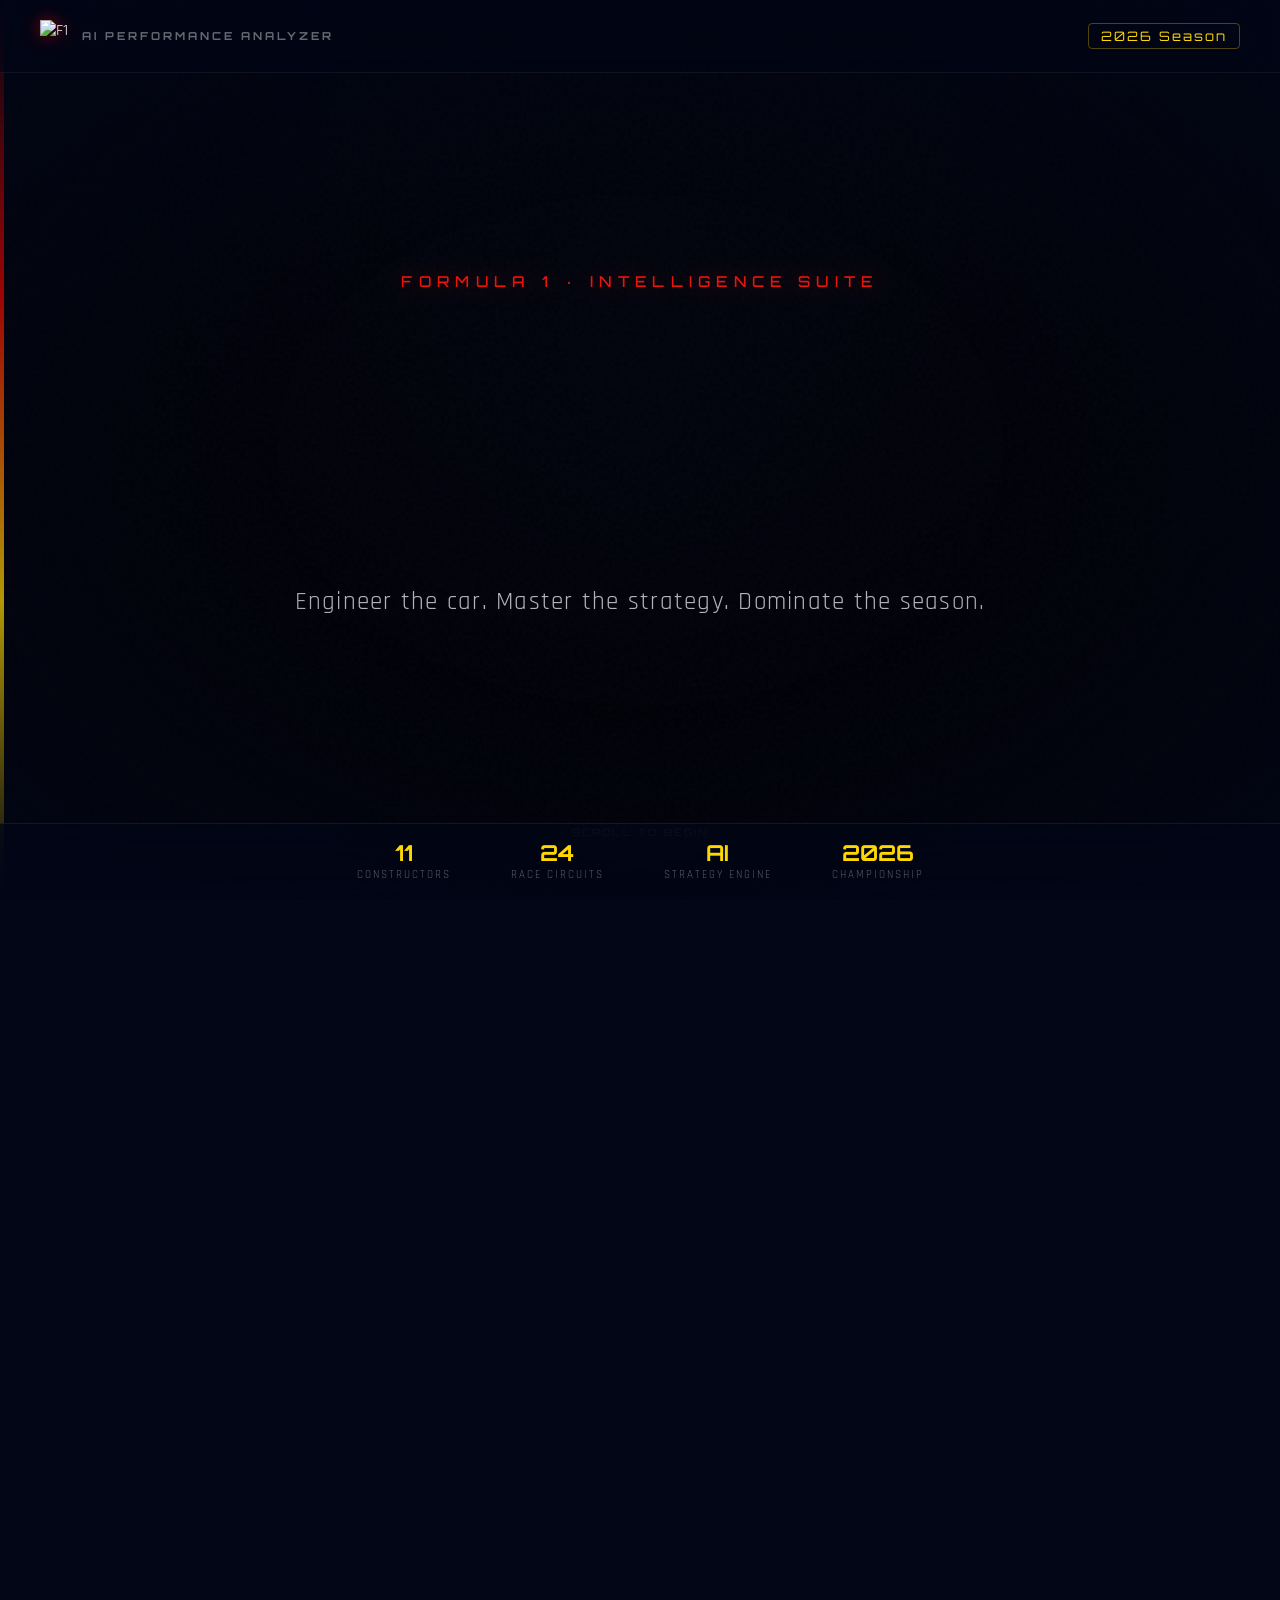
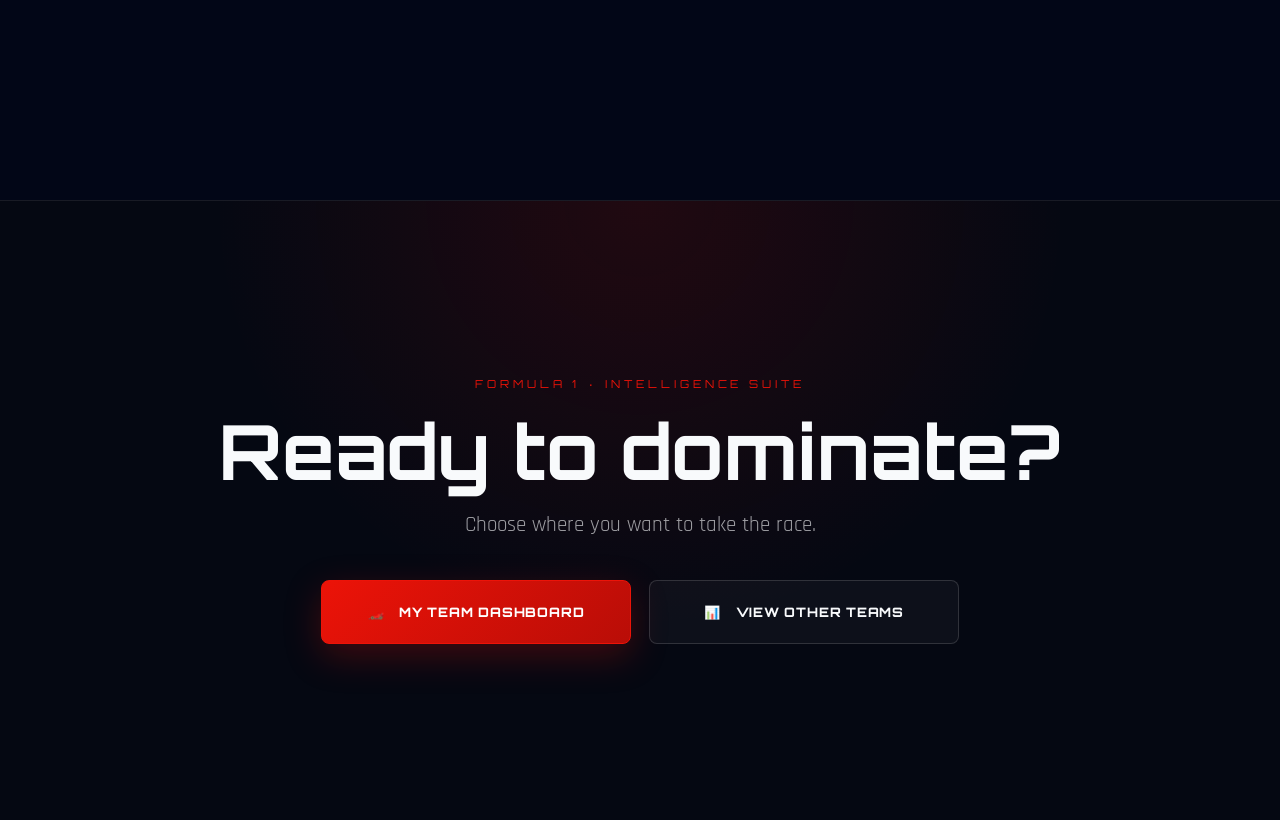
==== frontend/index.html @ a83033e9 "Initial commit: F1 AI Performance Analyzer" ====
<!DOCTYPE html>
<html lang="en">
<head>
<meta charset="UTF-8">
<meta name="viewport" content="width=device-width, initial-scale=1.0">
<title>F1 2026 AI Performance Analyzer</title>
<link href="https://fonts.googleapis.com/css2?family=Orbitron:wght@400;700;900&family=Rajdhani:wght@300;400;600&display=swap" rel="stylesheet">

<style>
*, *::before, *::after { box-sizing: border-box; margin: 0; padding: 0; }

:root {
  --red: #e10600;
  --gold: #ffd700;
  --blue: #3b82f6;
  --cyan: #06b6d4;
  --dark: #020617;
  --glass: rgba(255,255,255,0.06);
  --border: rgba(255,255,255,0.12);
}

body {
  font-family: 'Rajdhani', sans-serif;
  background: var(--dark);
  color: white;
  overflow-x: hidden;
  overflow-y: auto;
  min-height: 100vh;
}

/* ── BACKGROUND ── */
.bg {
  position: fixed;
  inset: 0;
  background: url('https://i.pinimg.com/1200x/bb/d0/22/bbd022af7156d667f2a029056654ea88.jpg') no-repeat center center / cover;
  filter: brightness(0.28) saturate(1.2);
  z-index: 0;
  transform: scale(1.04);
  animation: bgDrift 20s ease-in-out infinite alternate;
}

@keyframes bgDrift {
  from { transform: scale(1.04) translateX(0); }
  to   { transform: scale(1.04) translateX(-1.5%); }
}

/* ── NOISE OVERLAY ── */
.noise {
  position: fixed;
  inset: 0;
  z-index: 2;
  opacity: 0.03;
  background-image: url("data:image/svg+xml,%3Csvg viewBox='0 0 256 256' xmlns='http://www.w3.org/2000/svg'%3E%3Cfilter id='n'%3E%3CfeTurbulence type='fractalNoise' baseFrequency='0.9' numOctaves='4' stitchTiles='stitch'/%3E%3C/filter%3E%3Crect width='100%25' height='100%25' filter='url(%23n)'/%3E%3C/svg%3E");
  pointer-events: none;
}

/* ── VIGNETTE ── */
.vignette {
  position: fixed;
  inset: 0;
  z-index: 2;
  background: radial-gradient(ellipse at center, transparent 40%, rgba(2,6,23,0.85) 100%);
  pointer-events: none;
}

/* ── RACING LINE ACCENT ── */
.racing-line {
  position: fixed;
  top: 0;
  left: 0;
  width: 4px;
  height: 100%;
  background: linear-gradient(to bottom, transparent, var(--red), var(--gold), transparent);
  z-index: 3;
  opacity: 0.7;
  animation: lineFlash 3s ease-in-out infinite;
}

@keyframes lineFlash {
  0%, 100% { opacity: 0.4; }
  50% { opacity: 1; }
}

/* ── NAVBAR ── */
.navbar {
  position: fixed;
  top: 0;
  left: 0;
  right: 0;
  display: flex;
  justify-content: space-between;
  align-items: center;
  padding: 20px 40px;
  z-index: 10;
  border-bottom: 1px solid rgba(255,255,255,0.06);
  background: rgba(2,6,23,0.4);
  backdrop-filter: blur(20px);
}

.navbar-logo {
  display: flex;
  align-items: center;
  gap: 14px;
}

.navbar-logo img {
  height: 32px;
  filter: drop-shadow(0 0 8px rgba(225,6,0,0.6));
}

.navbar-label {
  font-family: 'Orbitron', monospace;
  font-size: 11px;
  font-weight: 700;
  letter-spacing: 3px;
  color: rgba(255,255,255,0.4);
  text-transform: uppercase;
}

.navbar-year {
  font-family: 'Orbitron', monospace;
  font-size: 13px;
  color: var(--gold);
  letter-spacing: 2px;
  border: 1px solid rgba(255,215,0,0.3);
  padding: 4px 12px;
  border-radius: 4px;
}

/* ── HERO ── */
.hero {
  position: relative;
  z-index: 5;
  height: 100vh;
  display: flex;
  flex-direction: column;
  align-items: center;
  justify-content: center;
  gap: 0;
}

/* ── EYEBROW ── */
.eyebrow {
  font-family: 'Orbitron', monospace;
  font-size: 11px;
  letter-spacing: 6px;
  color: var(--red);
  text-transform: uppercase;
  margin-bottom: 18px;
  opacity: 0;
  animation: fadeUp 0.7s ease 0.3s forwards;
}

/* ── TITLE ── */
.hero-title {
  font-family: 'Orbitron', monospace;
  font-size: clamp(32px, 5vw, 62px);
  font-weight: 900;
  line-height: 1.1;
  text-align: center;
  max-width: 820px;
  letter-spacing: -1px;
  opacity: 0;
  animation: fadeUp 0.7s ease 0.5s forwards;
}

.hero-title .accent {
  background: linear-gradient(90deg, var(--blue), var(--cyan));
  -webkit-background-clip: text;
  -webkit-text-fill-color: transparent;
  background-clip: text;
}

.hero-title .red-accent {
  color: var(--red);
  -webkit-text-fill-color: var(--red);
}

/* ── SUBTITLE ── */
.hero-sub {
  font-size: 18px;
  color: rgba(255,255,255,0.45);
  margin: 18px 0 50px;
  letter-spacing: 1px;
  opacity: 0;
  animation: fadeUp 0.7s ease 0.7s forwards;
}

/* ── BUTTON GROUP ── */
.btn-group {
  display: flex;
  gap: 16px;
  flex-wrap: wrap;
  justify-content: center;
  opacity: 0;
  animation: fadeUp 0.7s ease 0.9s forwards;
}

.btn {
  position: relative;
  padding: 16px 36px;
  font-family: 'Orbitron', monospace;
  font-size: 13px;
  font-weight: 700;
  letter-spacing: 2px;
  border: none;
  border-radius: 6px;
  cursor: pointer;
  color: white;
  text-transform: uppercase;
  transition: transform 0.25s, box-shadow 0.25s;
  overflow: hidden;
}

.btn::after {
  content: "";
  position: absolute;
  inset: 0;
  background: rgba(255,255,255,0.08);
  opacity: 0;
  transition: opacity 0.2s;
}

.btn:hover::after { opacity: 1; }
.btn:hover { transform: translateY(-3px); }
.btn:active { transform: translateY(0); }

.btn-primary {
  background: linear-gradient(135deg, var(--red) 0%, #b00000 100%);
  box-shadow: 0 4px 24px rgba(225,6,0,0.35);
}

.btn-primary:hover {
  box-shadow: 0 8px 32px rgba(225,6,0,0.55);
}

.btn-secondary {
  background: var(--glass);
  border: 1px solid var(--border);
  backdrop-filter: blur(12px);
  box-shadow: 0 4px 16px rgba(0,0,0,0.3);
}

.btn-secondary:hover {
  border-color: rgba(255,255,255,0.25);
  box-shadow: 0 8px 24px rgba(0,0,0,0.4);
}

/* ── STATS BAR ── */
.stats-bar {
  position: fixed;
  bottom: 0;
  left: 0;
  right: 0;
  z-index: 10;
  display: flex;
  justify-content: center;
  gap: 60px;
  padding: 18px 40px;
  background: rgba(2,6,23,0.7);
  backdrop-filter: blur(20px);
  border-top: 1px solid rgba(255,255,255,0.07);
  opacity: 0;
  animation: fadeUp 0.7s ease 1.1s forwards;
}

.stat {
  text-align: center;
}

.stat-val {
  font-family: 'Orbitron', monospace;
  font-size: 22px;
  font-weight: 700;
  color: var(--gold);
  line-height: 1;
}

.stat-label {
  font-size: 11px;
  color: rgba(255,255,255,0.35);
  letter-spacing: 2px;
  text-transform: uppercase;
  margin-top: 4px;
}

/* ── ANIMATIONS ── */
@keyframes fadeUp {
  from { opacity: 0; transform: translateY(22px); }
  to   { opacity: 1; transform: translateY(0); }
}

/* =========================================================
   REACT BITS — SCROLL EXPAND
   CSS ported from the official ScrollExpand component.
========================================================= */

.scroll-expand {
  position: relative;
  width: 100%;
  height: 100%;
}

.scroll-expand--scroller {
  overflow-y: auto;
  overflow-x: hidden;
  scrollbar-width: none;
  -ms-overflow-style: none;
  overscroll-behavior: contain;
}

.scroll-expand--scroller::-webkit-scrollbar {
  display: none;
}

.scroll-expand__track {
  position: relative;
  width: 100%;
}

.scroll-expand__stage {
  position: sticky;
  top: 0;
  width: 100%;
  overflow: hidden;
  --se-title-size: 4rem;
}

.scroll-expand__frame {
  position: absolute;
  inset: 0;
  clip-path: inset(21% 29% 21% 29% round 24px);
  will-change: clip-path;
}

.scroll-expand__media {
  position: absolute;
  inset: 0;
  width: 100%;
  height: 100%;
  object-fit: cover;
  will-change: transform;
  transform-origin: center;
  user-select: none;
  -webkit-user-drag: none;
}

.scroll-expand__scrim {
  position: absolute;
  inset: 0;
  pointer-events: none;
  background: linear-gradient(
    to top,
    rgba(0, 0, 0, 0.75),
    rgba(0, 0, 0, 0.1) 45%,
    rgba(0, 0, 0, 0.35)
  );
  opacity: 0;
}

.scroll-expand__overlay {
  position: absolute;
  inset: 0;
  display: flex;
  flex-direction: column;
  align-items: center;
  justify-content: center;
  text-align: center;
  padding: 6%;
  opacity: 0;
  will-change: opacity, transform;
  color: white;
}

.scroll-expand__overlay h2 {
  font-family: 'Orbitron', monospace;
  font-size: clamp(24px, 4vw, 58px);
  margin-bottom: 14px;
}

.scroll-expand__overlay p {
  font-family: 'Rajdhani', sans-serif;
  font-size: clamp(16px, 2vw, 23px);
  color: rgba(255,255,255,0.72);
  max-width: 680px;
}

.scroll-expand__title {
  position: absolute;
  inset: 0;
  display: flex;
  align-items: center;
  justify-content: center;
  margin: 0;
  padding: 0 6%;
  text-align: center;
  font-family: 'Orbitron', monospace;
  font-size: var(--se-title-size);
  font-weight: 700;
  letter-spacing: -0.03em;
  line-height: 1;
  color: #fff;
  text-shadow: 0 2px 24px rgba(0, 0, 0, 0.45);
  pointer-events: none;
  will-change: opacity, transform;
}

.scroll-expand__hint {
  position: absolute;
  left: 0;
  right: 0;
  bottom: 1.25rem;
  text-align: center;
  font-family: 'Rajdhani', sans-serif;
  font-size: 0.8125rem;
  letter-spacing: 0.02em;
  color: rgba(255, 255, 255, 0.55);
  pointer-events: none;
  will-change: opacity, transform;
}

.scroll-expand-spacer {
  height: 520px;
  position: relative;
  z-index: 5;
  background: var(--dark);
}

.scroll-expand-section {
  position: relative;
  z-index: 5;
  width: 100%;
  height: 100vh;
  background: transparent;
}


/* ── ORIGINAL HERO AS THE FIRST SCROLL STATE ── */
.scroll-hero-content {
  position: absolute;
  inset: 0;
  z-index: 7;
  display: flex;
  flex-direction: column;
  align-items: center;
  justify-content: center;
  text-align: center;
  pointer-events: none;
  padding: 80px 24px 120px;
  will-change: opacity, transform;
}

.scroll-hero-content .eyebrow {
  opacity: 1;
  animation: none;
}

.scroll-hero-content .hero-title {
  opacity: 1;
  animation: none;
}

.scroll-hero-content .hero-sub {
  opacity: 1;
  animation: none;
}

.scroll-hero-content .btn-group {
  opacity: 1;
  animation: none;
  pointer-events: auto;
}

.scroll-hero-content .btn {
  pointer-events: auto;
}

.scroll-hero-content .hero-title {
  font-size: clamp(32px, 5vw, 62px);
}

.post-scroll-cta {
  position: relative;
  z-index: 6;
  min-height: 560px;
  display: flex;
  align-items: center;
  justify-content: center;
  padding: 90px 24px 140px;
  background:
    radial-gradient(
      circle at 50% 0%,
      rgba(225, 6, 0, 0.14),
      transparent 42%
    ),
    var(--dark);
  border-top: 1px solid rgba(255,255,255,0.08);
}

.post-scroll-cta__inner {
  width: min(920px, 100%);
  text-align: center;
  padding: 70px 32px;
  border: 1px solid rgba(255,255,255,0.10);
  border-radius: 20px;
  background: rgba(255,255,255,0.035);
  backdrop-filter: blur(18px);
  box-shadow: 0 25px 90px rgba(0,0,0,0.35);
}

.post-scroll-cta__eyebrow {
  font-family: 'Orbitron', monospace;
  font-size: 11px;
  letter-spacing: 5px;
  color: var(--red);
  margin-bottom: 18px;
}

.post-scroll-cta h2 {
  font-family: 'Orbitron', monospace;
  font-size: clamp(28px, 4vw, 52px);
  line-height: 1.1;
  margin-bottom: 16px;
}

.post-scroll-cta__text {
  color: rgba(255,255,255,0.52);
  font-size: 18px;
  margin-bottom: 34px;
}

.post-scroll-buttons {
  opacity: 1;
  animation: none;
}

@media (max-width: 700px) {
  .scroll-expand__title {
    --se-title-size: 2.4rem;
  }

  .scroll-expand-spacer {
    height: 380px;
  }
}


/* =========================================================
   BUILD TO DOMINATE — COLOR BENDS
========================================================= */

.build-dominance {
  position: relative;
  width: 100%;
  height: 100vh;
  min-height: 680px;
  overflow: hidden;
  background: transparent;
  display: flex;
  align-items: center;
  justify-content: center;
  isolation: isolate;
}

.color-bends-root {
  position: fixed;
  inset: 0;
  width: 100vw;
  height: 100vh;
  z-index: 1;
  overflow: hidden;
  pointer-events: none;
  opacity: 1;
  visibility: visible;
  transition:
    opacity 0.75s ease,
    visibility 0s linear 0s;
  will-change: opacity;
}

.color-bends-global {
  isolation: isolate;
}

.color-bends-root canvas {
  display: block;
  width: 100%;
  height: 100%;
}

.build-dominance-scrim {
  position: absolute;
  inset: 0;
  z-index: 1;
  pointer-events: none;
  background:
    radial-gradient(
      circle at center,
      rgba(0, 0, 0, 0.08),
      rgba(0, 0, 0, 0.55)
    ),
    linear-gradient(
      to bottom,
      rgba(0, 0, 0, 0.18),
      rgba(0, 0, 0, 0.58)
    );
}

.build-dominance-content {
  position: relative;
  z-index: 2;
  width: min(1200px, 92vw);
  text-align: center;
  display: flex;
  flex-direction: column;
  align-items: center;
  justify-content: center;
  min-height: 100%;
  padding: 80px 20px 90px;
}

.build-eyebrow {
  margin-bottom: 34px;
  font-family: 'Orbitron', monospace;
  font-size: clamp(10px, 1.2vw, 15px);
  font-weight: 500;
  letter-spacing: 0.42em;
  color: #ec1308;
  text-shadow: 0 0 20px rgba(236, 19, 8, 0.45);
}

.stroke-text-mount {
  position: relative;
  width: min(1120px, 94vw);
  height: clamp(130px, 18vw, 230px);
  display: flex;
  align-items: center;
  justify-content: center;
  overflow: visible;
}

.stroke-text-svg {
  width: 100%;
  height: 100%;
  overflow: visible;
}

.stroke-text-svg text {
  font-family: 'Orbitron', monospace;
  font-size: 128px;
  font-weight: 800;
  letter-spacing: -4px;
  dominant-baseline: middle;
  text-anchor: middle;
  paint-order: stroke fill;
}

.build-subtitle {
  margin: 30px auto 0;
  max-width: 760px;
  font-family: 'Rajdhani', sans-serif;
  font-size: clamp(17px, 2vw, 25px);
  letter-spacing: 0.05em;
  color: rgba(248, 250, 252, 0.72);
}

.build-scroll-hint {
  position: absolute;
  bottom: 32px;
  left: 50%;
  transform: translateX(-50%);
  display: flex;
  flex-direction: column;
  align-items: center;
  gap: 7px;
  font-family: 'Orbitron', monospace;
  font-size: 10px;
  letter-spacing: 0.22em;
  color: rgba(248, 250, 252, 0.55);
}

.build-scroll-arrow {
  font-size: 23px;
  line-height: 1;
  color: #ec1308;
  animation: buildScrollArrow 1.5s ease-in-out infinite;
}

@keyframes buildScrollArrow {
  0%, 100% {
    transform: translateY(0);
    opacity: 0.55;
  }
  50% {
    transform: translateY(7px);
    opacity: 1;
  }
}


/* =========================================================
   POST-SCROLL OPTIONS
========================================================= */

.race-options {
  position: relative;
  z-index: 6;
  min-height: 620px;
  width: 100%;
  display: flex;
  align-items: center;
  justify-content: center;
  background:
    radial-gradient(
      circle at 50% 0%,
      rgba(236, 19, 8, 0.12),
      transparent 48%
    ),
    #050812;
  border-top: 1px solid rgba(255,255,255,0.08);
}

.race-options-inner {
  width: min(1000px, 90vw);
  text-align: center;
  padding: 100px 20px;
}

.race-options-eyebrow {
  font-family: 'Orbitron', monospace;
  font-size: 11px;
  letter-spacing: 0.36em;
  color: #ec1308;
  margin-bottom: 22px;
}

.race-options h2 {
  margin: 0;
  font-family: 'Orbitron', monospace;
  font-size: clamp(34px, 6vw, 76px);
  line-height: 1;
  color: #f8fafc;
}

.race-options p {
  margin: 22px auto 42px;
  font-family: 'Rajdhani', sans-serif;
  font-size: 21px;
  color: rgba(248,250,252,0.62);
}

.race-options-buttons {
  display: flex;
  justify-content: center;
  gap: 18px;
  flex-wrap: wrap;
}

.race-option-button {
  min-width: 310px;
  height: 64px;
  border-radius: 8px;
  border: 1px solid rgba(255,255,255,0.14);
  padding: 0 28px;
  font-family: 'Orbitron', monospace;
  font-size: 13px;
  font-weight: 800;
  letter-spacing: 0.06em;
  cursor: pointer;
  transition:
    transform 0.2s ease,
    box-shadow 0.2s ease,
    border-color 0.2s ease;
}

.race-option-button:hover {
  transform: translateY(-3px);
}

.race-option-button span {
  margin-right: 10px;
}

.race-option-primary {
  color: #fff;
  background: linear-gradient(
    135deg,
    #ec1308,
    #b90d07
  );
  border-color: #ec1308;
  box-shadow:
    0 12px 36px rgba(236, 19, 8, 0.25);
}

.race-option-primary:hover {
  box-shadow:
    0 16px 44px rgba(236, 19, 8, 0.4);
}

.race-option-secondary {
  color: #f8fafc;
  background: rgba(255,255,255,0.035);
}

.race-option-secondary:hover {
  border-color: rgba(255,255,255,0.32);
}

@media (max-width: 700px) {

  .build-dominance {
    min-height: 600px;
  }

  .build-eyebrow {
    letter-spacing: 0.24em;
  }

  .stroke-text-mount {
    height: 130px;
  }

  .build-subtitle {
    margin-top: 16px;
  }

  .race-option-button {
    min-width: min(310px, 88vw);
  }
}

</style>
</head>

<body>

<div
  id="colorBendsRoot"
  class="color-bends-root color-bends-global"
  aria-hidden="true"
></div>

<div class="bg"></div>
<div class="noise"></div>
<div class="vignette"></div>
<div class="racing-line"></div>

<!-- NAVBAR -->
<nav class="navbar">
  <div class="navbar-logo">
    <img src="https://upload.wikimedia.org/wikipedia/commons/3/33/F1.svg" alt="F1">
    <span class="navbar-label">AI Performance Analyzer</span>
  </div>
  <span class="navbar-year">2026 Season</span>
</nav>

<!-- =========================================================
     BUILD TO DOMINATE — FIRST VIEW
========================================================= -->

<section
  id="buildToDominate"
  class="build-dominance"
  aria-label="Build to dominate"
>
  <div class="build-dominance-scrim"></div>

  <div class="build-dominance-content">

    <div class="build-eyebrow">
      FORMULA 1 · INTELLIGENCE SUITE
    </div>

    <div
      id="strokeTextMount"
      class="stroke-text-mount"
      aria-label="Built to dominate."
    ></div>

    <p class="build-subtitle">
      Engineer the car. Master the strategy. Dominate the season.
    </p>

    <div class="build-scroll-hint">
      <span>SCROLL TO BEGIN</span>
      <span class="build-scroll-arrow">↓</span>
    </div>

  </div>
</section>


<!-- =========================================================
     SCROLL EXPAND
========================================================= -->

<section
  id="scrollExpandSection"
  class="scroll-expand scroll-expand-section"
  aria-label="F1 performance showcase"
>
  <div id="scrollExpandTrack" class="scroll-expand__track">
    <div id="scrollExpandStage" class="scroll-expand__stage">

      <div id="scrollExpandFrame" class="scroll-expand__frame">

        <img
          id="scrollExpandMedia"
          class="scroll-expand__media"
          src="https://i.pinimg.com/1200x/bb/d0/22/bbd022af7156d667f2a029056654ea88.jpg"
          alt="Formula 1 car racing at speed"
          draggable="false"
        >

        <div
          id="scrollExpandScrim"
          class="scroll-expand__scrim"
        ></div>

        <div
          id="scrollExpandOverlay"
          class="scroll-expand__overlay"
        >
          <h2>Every lap. Every decision. Every advantage.</h2>
          <p>
            AI-powered F1 performance analysis, race strategy and
            career development built around the 2026 championship.
          </p>
        </div>

      </div>

      <div
        id="scrollExpandTitle"
        class="scroll-expand__title"
      >
        Race Strategy. Engineered to Win.
      </div>

      <div
        id="scrollExpandHint"
        class="scroll-expand__hint"
      >
        SCROLL TO EXPAND
      </div>

    </div>
  </div>
</section>


<!-- =========================================================
     POST-SCROLL OPTIONS
========================================================= -->

<section
  id="raceOptions"
  class="race-options"
  aria-label="Race options"
>
  <div class="race-options-inner">

    <div class="race-options-eyebrow">
      FORMULA 1 · INTELLIGENCE SUITE
    </div>

    <h2>
      Ready to dominate?
    </h2>

    <p>
      Choose where you want to take the race.
    </p>

    <div class="race-options-buttons">

      <button
        type="button"
        class="race-option-button race-option-primary"
        onclick="goDashboard()"
      >
        <span>🏎️</span>
        MY TEAM DASHBOARD
      </button>

      <button
        type="button"
        class="race-option-button race-option-secondary"
        onclick="goTeams()"
      >
        <span>📊</span>
        VIEW OTHER TEAMS
      </button>

    </div>

  </div>
</section>


<!-- STATS BAR -->
<div class="stats-bar">
  <div class="stat">
    <div class="stat-val">11</div>
    <div class="stat-label">Constructors</div>
  </div>
  <div class="stat">
    <div class="stat-val">24</div>
    <div class="stat-label">Race Circuits</div>
  </div>
  <div class="stat">
    <div class="stat-val">AI</div>
    <div class="stat-label">Strategy Engine</div>
  </div>
  <div class="stat">
    <div class="stat-val">2026</div>
    <div class="stat-label">Championship</div>
  </div>
</div>


<script type="module">
/*
 * React Bits visual components ported to the existing vanilla frontend.
 *
 * ColorBends props:
 * rotation={75}
 * speed={0.35}
 * colors={["#ec1308","#e0cce0","#080808"]}
 * transparent
 * autoRotate={0}
 * scale={1}
 * frequency={1}
 * warpStrength={1}
 * mouseInfluence={1}
 * parallax={0.5}
 * noise={0.15}
 * iterations={1}
 * intensity={1.5}
 * bandWidth={6}
 *
 * StrokeText props:
 * text="Built to dominate."
 * strokeColor="#A78BFA"
 * fillColor="#F8FAFC"
 * strokeWidth={1.4}
 * drawDuration={1.6}
 * fillDelay={0.2}
 * stagger={0.05}
 * ease="power2.out"
 * trigger="mount"
 * fillMode="wipe"
 * fontSize={128}
 * fontWeight={800}
 * letterSpacing={-4}
 * reverse={false}
 */

import * as THREE from
  "https://cdn.jsdelivr.net/npm/three@0.170.0/build/three.module.js";


/* =========================================================
   COLOR BENDS — exact shader/behavior
========================================================= */

(() => {

  const container =
    document.getElementById(
      "colorBendsRoot"
    );

  if (!container) {
    return;
  }

  const MAX_COLORS = 8;

  const frag = `
    #define MAX_COLORS ${MAX_COLORS}

    uniform vec2 uCanvas;
    uniform float uTime;
    uniform float uSpeed;
    uniform vec2 uRot;
    uniform int uColorCount;
    uniform vec3 uColors[MAX_COLORS];
    uniform int uTransparent;
    uniform float uScale;
    uniform float uFrequency;
    uniform float uWarpStrength;
    uniform vec2 uPointer;
    uniform float uMouseInfluence;
    uniform float uParallax;
    uniform float uNoise;
    uniform int uIterations;
    uniform float uIntensity;
    uniform float uBandWidth;

    varying vec2 vUv;

    void main() {

      float t =
        uTime * uSpeed;

      vec2 p =
        vUv * 2.0 - 1.0;

      p +=
        uPointer *
        uParallax *
        0.1;

      vec2 rp =
        vec2(
          p.x * uRot.x -
            p.y * uRot.y,
          p.x * uRot.y +
            p.y * uRot.x
        );

      vec2 q =
        vec2(
          rp.x *
            (uCanvas.x /
             uCanvas.y),
          rp.y
        );

      q /=
        max(
          uScale,
          0.0001
        );

      q /=
        0.5 +
        0.2 *
        dot(q, q);

      q +=
        0.2 *
        cos(t) -
        7.56;

      vec2 toward =
        (uPointer - rp);

      q +=
        toward *
        uMouseInfluence *
        0.2;

      for (
        int j = 0;
        j < 5;
        j++
      ) {

        if (
          j >=
          uIterations - 1
        ) {
          break;
        }

        vec2 rr =
          sin(
            1.5 *
            (q.yx *
             uFrequency) +
            2.0 *
            cos(
              q *
              uFrequency
            )
          );

        q +=
          (rr - q) *
          0.15;
      }

      vec3 col =
        vec3(0.0);

      float a = 1.0;

      if (
        uColorCount > 0
      ) {

        vec2 s = q;

        vec3 sumCol =
          vec3(0.0);

        float cover = 0.0;

        for (
          int i = 0;
          i < MAX_COLORS;
          ++i
        ) {

          if (
            i >=
            uColorCount
          ) {
            break;
          }

          s -= 0.01;

          vec2 r =
            sin(
              1.5 *
              (
                s.yx *
                uFrequency
              ) +
              2.0 *
              cos(
                s *
                uFrequency
              )
            );

          float m0 =
            length(
              r +
              sin(
                5.0 *
                r.y *
                uFrequency -
                3.0 *
                t +
                float(i)
              ) /
              4.0
            );

          float kBelow =
            clamp(
              uWarpStrength,
              0.0,
              1.0
            );

          float kMix =
            pow(
              kBelow,
              0.3
            );

          float gain =
            1.0 +
            max(
              uWarpStrength -
              1.0,
              0.0
            );

          vec2 disp =
            (r - s) *
            kBelow;

          vec2 warped =
            s +
            disp *
            gain;

          float m1 =
            length(
              warped +
              sin(
                5.0 *
                warped.y *
                uFrequency -
                3.0 *
                t +
                float(i)
              ) /
              4.0
            );

          float m =
            mix(
              m0,
              m1,
              kMix
            );

          float w =
            1.0 -
            exp(
              -uBandWidth /
              exp(
                uBandWidth *
                m
              )
            );

          sumCol +=
            uColors[i] *
            w;

          cover =
            max(
              cover,
              w
            );
        }

        col =
          clamp(
            sumCol,
            0.0,
            1.0
          );

        a =
          uTransparent > 0
            ? cover
            : 1.0;

      } else {

        vec2 s = q;

        for (
          int k = 0;
          k < 3;
          ++k
        ) {

          s -= 0.01;

          vec2 r =
            sin(
              1.5 *
              (
                s.yx *
                uFrequency
              ) +
              2.0 *
              cos(
                s *
                uFrequency
              )
            );

          float m0 =
            length(
              r +
              sin(
                5.0 *
                r.y *
                uFrequency -
                3.0 *
                t +
                float(k)
              ) /
              4.0
            );

          float kBelow =
            clamp(
              uWarpStrength,
              0.0,
              1.0
            );

          float kMix =
            pow(
              kBelow,
              0.3
            );

          float gain =
            1.0 +
            max(
              uWarpStrength -
              1.0,
              0.0
            );

          vec2 disp =
            (r - s) *
            kBelow;

          vec2 warped =
            s +
            disp *
            gain;

          float m1 =
            length(
              warped +
              sin(
                5.0 *
                warped.y *
                uFrequency -
                3.0 *
                t +
                float(k)
              ) /
              4.0
            );

          float m =
            mix(
              m0,
              m1,
              kMix
            );

          col[k] =
            1.0 -
            exp(
              -uBandWidth /
              exp(
                uBandWidth *
                m
              )
            );
        }

        a =
          uTransparent > 0
            ? max(
                max(
                  col.r,
                  col.g
                ),
                col.b
              )
            : 1.0;
      }

      col *=
        uIntensity;

      if (
        uNoise >
        0.0001
      ) {

        float n =
          fract(
            sin(
              dot(
                gl_FragCoord.xy +
                vec2(uTime),
                vec2(
                  12.9898,
                  78.233
                )
              )
            ) *
            43758.5453123
          );

        col +=
          (n - 0.5) *
          uNoise;

        col =
          clamp(
            col,
            0.0,
            1.0
          );
      }

      vec3 rgb =
        (uTransparent > 0)
          ? col * a
          : col;

      gl_FragColor =
        vec4(
          rgb,
          a
        );
    }
  `;

  const vert = `
    varying vec2 vUv;

    void main() {
      vUv = uv;

      gl_Position =
        vec4(
          position,
          1.0
        );
    }
  `;

  /* Exact requested props. */
  const rotation = 75;
  const speed = 0.35;
  const colors = [
    "#ec1308",
    "#e0cce0",
    "#080808"
  ];
  const transparent = true;
  const autoRotate = 0;
  const scale = 1;
  const frequency = 1;
  const warpStrength = 1;
  const mouseInfluence = 1;
  const parallax = 0.5;
  const noise = 0.15;
  const iterations = 1;
  const intensity = 1.5;
  const bandWidth = 6;

  const scene =
    new THREE.Scene();

  const camera =
    new THREE.OrthographicCamera(
      -1,
      1,
      1,
      -1,
      0,
      1
    );

  const geometry =
    new THREE.PlaneGeometry(
      2,
      2
    );

  const uColorsArray =
    Array.from(
      {
        length:
          MAX_COLORS
      },
      () =>
        new THREE.Vector3(
          0,
          0,
          0
        )
    );

  const material =
    new THREE.ShaderMaterial({
      vertexShader: vert,
      fragmentShader: frag,

      uniforms: {

        uCanvas: {
          value:
            new THREE.Vector2(
              1,
              1
            )
        },

        uTime: {
          value: 0
        },

        uSpeed: {
          value: speed
        },

        uRot: {
          value:
            new THREE.Vector2(
              1,
              0
            )
        },

        uColorCount: {
          value: 0
        },

        uColors: {
          value:
            uColorsArray
        },

        uTransparent: {
          value:
            transparent
              ? 1
              : 0
        },

        uScale: {
          value: scale
        },

        uFrequency: {
          value: frequency
        },

        uWarpStrength: {
          value: warpStrength
        },

        uPointer: {
          value:
            new THREE.Vector2(
              0,
              0
            )
        },

        uMouseInfluence: {
          value:
            mouseInfluence
        },

        uParallax: {
          value:
            parallax
        },

        uNoise: {
          value: noise
        },

        uIterations: {
          value: iterations
        },

        uIntensity: {
          value: intensity
        },

        uBandWidth: {
          value: bandWidth
        }
      },

      premultipliedAlpha:
        true,

      transparent:
        true
    });

  const mesh =
    new THREE.Mesh(
      geometry,
      material
    );

  scene.add(mesh);

  const renderer =
    new THREE.WebGLRenderer({
      antialias: false,
      powerPreference:
        "high-performance",
      alpha: true
    });

  renderer.outputColorSpace =
    THREE.SRGBColorSpace;

  renderer.setPixelRatio(
    Math.min(
      window.devicePixelRatio ||
        1,
      2
    )
  );

  renderer.setClearColor(
    0x000000,
    0
  );

  renderer.domElement.style.width =
    "100%";

  renderer.domElement.style.height =
    "100%";

  renderer.domElement.style.display =
    "block";

  container.appendChild(
    renderer.domElement
  );

  const clock =
    new THREE.Clock();

  const pointerTarget =
    new THREE.Vector2(
      0,
      0
    );

  const pointerCurrent =
    new THREE.Vector2(
      0,
      0
    );

  const pointerSmooth =
    8;

  const toVec3 =
    hex => {

      const h =
        hex
          .replace(
            "#",
            ""
          )
          .trim();

      const v =
        h.length === 3
          ? [
              parseInt(
                h[0] +
                h[0],
                16
              ),
              parseInt(
                h[1] +
                h[1],
                16
              ),
              parseInt(
                h[2] +
                h[2],
                16
              )
            ]
          : [
              parseInt(
                h.slice(
                  0,
                  2
                ),
                16
              ),
              parseInt(
                h.slice(
                  2,
                  4
                ),
                16
              ),
              parseInt(
                h.slice(
                  4,
                  6
                ),
                16
              )
            ];

      return new THREE.Vector3(
        v[0] / 255,
        v[1] / 255,
        v[2] / 255
      );
    };

  const arr =
    colors
      .filter(Boolean)
      .slice(
        0,
        MAX_COLORS
      )
      .map(toVec3);

  for (
    let i = 0;
    i < MAX_COLORS;
    i++
  ) {

    const vec =
      material
        .uniforms
        .uColors
        .value[i];

    if (
      i <
      arr.length
    ) {
      vec.copy(
        arr[i]
      );
    } else {
      vec.set(
        0,
        0,
        0
      );
    }
  }

  material
    .uniforms
    .uColorCount
    .value =
    arr.length;

  const resize =
    () => {

      const w =
        container.clientWidth ||
        1;

      const h =
        container.clientHeight ||
        1;

      renderer.setSize(
        w,
        h,
        false
      );

      material
        .uniforms
        .uCanvas
        .value
        .set(
          w,
          h
        );
    };

  resize();

  if (
    "ResizeObserver" in
    window
  ) {

    const ro =
      new ResizeObserver(
        resize
      );

    ro.observe(
      container
    );

  } else {

    window.addEventListener(
      "resize",
      resize
    );
  }

  container.addEventListener(
    "pointermove",
    e => {

      const rect =
        container.getBoundingClientRect();

      const x =
        (
          (
            e.clientX -
            rect.left
          ) /
          (rect.width || 1)
        ) *
        2 -
        1;

      const y =
        -(
          (
            (
              e.clientY -
              rect.top
            ) /
            (rect.height || 1)
          ) *
          2 -
          1
        );

      pointerTarget.set(
        x,
        y
      );
    }
  );

  const loop =
    () => {

      const dt =
        clock.getDelta();

      const elapsed =
        clock.elapsedTime;

      material
        .uniforms
        .uTime
        .value =
        elapsed;

      const deg =
        (
          rotation %
          360
        ) +
        autoRotate *
        elapsed;

      const rad =
        deg *
        Math.PI /
        180;

      const c =
        Math.cos(
          rad
        );

      const s =
        Math.sin(
          rad
        );

      material
        .uniforms
        .uRot
        .value
        .set(
          c,
          s
        );

      const amt =
        Math.min(
          1,
          dt *
          pointerSmooth
        );

      pointerCurrent.lerp(
        pointerTarget,
        amt
      );

      material
        .uniforms
        .uPointer
        .value
        .copy(
          pointerCurrent
        );

      renderer.render(
        scene,
        camera
      );

      requestAnimationFrame(
        loop
      );
    };

  requestAnimationFrame(
    loop
  );

})();


/* =========================================================
   STROKE TEXT — exact requested values
========================================================= */

(() => {

  const mount =
    document.getElementById(
      "strokeTextMount"
    );

  if (!mount) {
    return;
  }

  const text =
    "Built to dominate.";

  const strokeColor =
    "#A78BFA";

  const fillColor =
    "#F8FAFC";

  const strokeWidth =
    1.4;

  const drawDuration =
    1.6;

  const fillDelay =
    0.2;

  const stagger =
    0.05;

  const fontSize =
    128;

  const fontWeight =
    800;

  const letterSpacing =
    -4;

  const reverse =
    false;

  /*
   * StrokeText uses character-level
   * drawing. SVG text is split into
   * individual <text> nodes so the
   * stroke reveal can be staggered.
   */
  const chars =
    Array.from(
      text
    );

  const svgNS =
    "http://www.w3.org/2000/svg";

  const svg =
    document.createElementNS(
      svgNS,
      "svg"
    );

  svg.classList.add(
    "stroke-text-svg"
  );

  svg.setAttribute(
    "viewBox",
    "0 0 1200 220"
  );

  svg.setAttribute(
    "preserveAspectRatio",
    "xMidYMid meet"
  );

  const textNodes =
    [];

  const charWidth =
    1200 /
    Math.max(
      chars.length,
      1
    );

  const startX =
    600 -
    (
      charWidth *
      chars.length
    ) /
    2 +
    charWidth /
    2;

  chars.forEach(
    (char, index) => {

      const node =
        document.createElementNS(
          svgNS,
          "text"
        );

      node.textContent =
        char === " "
          ? "\u00A0"
          : char;

      node.setAttribute(
        "x",
        String(
          startX +
          index *
          charWidth
        )
      );

      node.setAttribute(
        "y",
        "110"
      );

      node.setAttribute(
        "fill",
        fillColor
      );

      node.setAttribute(
        "stroke",
        strokeColor
      );

      node.setAttribute(
        "stroke-width",
        String(
          strokeWidth
        )
      );

      node.setAttribute(
        "stroke-linejoin",
        "round"
      );

      node.setAttribute(
        "stroke-linecap",
        "round"
      );

      node.style.fontSize =
        `${fontSize}px`;

      node.style.fontWeight =
        String(
          fontWeight
        );

      node.style.letterSpacing =
        `${letterSpacing}px`;

      node.style.fontFamily =
        "'Orbitron', monospace";

      node.style.paintOrder =
        "stroke fill";

      node.style.opacity =
        "0";

      /*
       * Use a long dash and animate
       * the dash offset. This gives
       * the same outlined-letter
       * drawing effect.
       */
      node.style.strokeDasharray =
        "1000";

      node.style.strokeDashoffset =
        reverse
          ? "0"
          : "1000";

      node.style.fillOpacity =
        "0";

      svg.appendChild(
        node
      );

      textNodes.push(
        node
      );
    }
  );

  mount.appendChild(
    svg
  );

  /*
   * Mount trigger is intentionally
   * immediate, matching trigger="mount".
   */
  const start =
    performance.now();

  const easePower2Out =
    t =>
      1 -
      Math.pow(
        1 - t,
        2
      );

  const animate =
    now => {

      const elapsed =
        (
          now -
          start
        ) /
        1000;

      let complete =
        true;

      textNodes.forEach(
        (node, index) => {

          const localStart =
            index *
            stagger;

          const local =
            Math.max(
              0,
              Math.min(
                1,
                (
                  elapsed -
                  localStart
                ) /
                drawDuration
              )
            );

          const eased =
            easePower2Out(
              local
            );

          if (
            local <
            1
          ) {
            complete =
              false;
          }

          node.style.opacity =
            local >
            0
              ? "1"
              : "0";

          node.style.strokeDashoffset =
            reverse
              ? String(
                  -1000 *
                  (1 - eased)
                )
              : String(
                  1000 *
                  (1 - eased)
                );

          const fillProgress =
            Math.max(
              0,
              Math.min(
                1,
                (
                  elapsed -
                  localStart -
                  fillDelay
                ) /
                drawDuration
              )
            );

          node.style.fillOpacity =
            String(
              easePower2Out(
                fillProgress
              )
            );
        }
      );

      if (
        !complete
      ) {
        requestAnimationFrame(
          animate
        );
      } else {

        textNodes.forEach(
          node => {

            node.style.opacity =
              "1";

            node.style.strokeDashoffset =
              "0";

            node.style.fillOpacity =
              "1";
          }
        );
      }
    };

  requestAnimationFrame(
    animate
  );

})();


/* =========================================================
   SCROLL EXPAND
========================================================= */

(() => {

  const root =
    document.getElementById(
      "scrollExpandSection"
    );

  const track =
    document.getElementById(
      "scrollExpandTrack"
    );

  const stage =
    document.getElementById(
      "scrollExpandStage"
    );

  const frame =
    document.getElementById(
      "scrollExpandFrame"
    );

  const media =
    document.getElementById(
      "scrollExpandMedia"
    );

  const title =
    document.getElementById(
      "scrollExpandTitle"
    );

  const overlay =
    document.getElementById(
      "scrollExpandOverlay"
    );

  const scrim =
    document.getElementById(
      "scrollExpandScrim"
    );

  const hint =
    document.getElementById(
      "scrollExpandHint"
    );

  const colorBends =
    document.getElementById(
      "colorBendsRoot"
    );

  if (
    !root ||
    !track ||
    !stage ||
    !frame ||
    !media
  ) {
    return;
  }

  /* Exact requested ScrollExpand props. */
  const startWidth = 42;
  const startHeight = 58;
  const startRadius = 24;
  const endRadius = 0;
  const mediaZoom = 1.35;
  const scrollDistance = 1.2;
  const holdDistance = 0.35;
  const smoothing = 0.1;
  const overlayScrim = 0.45;
  const useWindowScroll = true;
  const enabled = true;

  const reduceMotion =
    window.matchMedia(
      "(prefers-reduced-motion: reduce)"
    ).matches;

  let current = 0;
  let target = 0;
  let stageH = 0;
  let running = false;
  let raf = 0;

  const clamp =
    (v, a, b) =>
      v < a
        ? a
        : v > b
          ? b
          : v;

  const smoothstep =
    (edge0, edge1, x) => {

      const t =
        clamp(
          (
            x -
            edge0
          ) /
          (
            edge1 -
            edge0 ||
            1e-6
          ),
          0,
          1
        );

      return (
        t *
        t *
        (
          3 -
          2 *
          t
        )
      );
    };

  const updateGlobalColorBends =
    p => {

      if (!colorBends) {
        return;
      }

      /*
       * Keep the exact ColorBends animation alive throughout
       * the intro and ScrollExpand.
       *
       * It only fades away when the car reaches its final
       * full-screen state.
       */
      const fade =
        smoothstep(
          0.90,
          1.0,
          p
        );

      colorBends.style.opacity =
        String(
          1 -
          fade
        );

      if (fade >= 0.999) {
        colorBends.style.visibility =
          "hidden";
      } else {
        colorBends.style.visibility =
          "visible";
      }
    };

  const applyProgress =
    p => {

      updateGlobalColorBends(
        p
      );

      const e =
        smoothstep(
          0,
          1,
          p
        );

      const w =
        startWidth +
        (
          100 -
          startWidth
        ) *
        e;

      const h =
        startHeight +
        (
          100 -
          startHeight
        ) *
        e;

      const ix =
        Math.max(
          0,
          (
            100 -
            w
          ) /
          2
        );

      const iy =
        Math.max(
          0,
          (
            100 -
            h
          ) /
          2
        );

      const r =
        startRadius +
        (
          endRadius -
          startRadius
        ) *
        e;

      frame.style.clipPath =
        `inset(${iy}% ${ix}% ${iy}% ${ix}% round ${r}px)`;

      media.style.transform =
        `scale(${mediaZoom + (1 - mediaZoom) * e})`;

      if (scrim) {
        scrim.style.opacity =
          String(
            overlayScrim *
            e
          );
      }

      if (title) {

        const out =
          smoothstep(
            0.4,
            0.88,
            p
          );

        title.style.opacity =
          String(
            1 -
            out
          );

        title.style.transform =
          `translate3d(0, ${-28 * out}px, 0) scale(${1 + 0.06 * out})`;
      }

      if (hint) {

        const gone =
          smoothstep(
            0,
            0.12,
            p
          );

        hint.style.opacity =
          String(
            1 -
            gone
          );

        hint.style.transform =
          `translate3d(0, ${8 * gone}px, 0)`;
      }

      if (overlay) {

        const inn =
          smoothstep(
            0.68,
            1,
            p
          );

        overlay.style.opacity =
          String(
            inn
          );

        overlay.style.transform =
          `translate3d(0, ${18 * (1 - inn)}px, 0)`;
      }
    };

  const measure =
    () => {

      stageH =
        window.innerHeight;

      if (
        stageH <= 0
      ) {
        return;
      }

      stage.style.height =
        `${stageH}px`;

      track.style.height =
        `${stageH * (
          1 +
          Math.max(
            0,
            scrollDistance
          ) +
          Math.max(
            0,
            holdDistance
          )
        )}px`;
    };

  const readProgress =
    () => {

      if (!enabled) {
        return 1;
      }

      const span =
        stageH *
        Math.max(
          0.01,
          scrollDistance
        );

      const top =
        track
          .getBoundingClientRect()
          .top;

      return clamp(
        -top /
        span,
        0,
        1
      );
    };

  const tick =
    () => {

      const k =
        smoothing <= 0
          ? 1
          : 1 -
            Math.exp(
              -1 /
              (
                60 *
                smoothing
              )
            );

      current +=
        (
          target -
          current
        ) *
        k;

      if (
        Math.abs(
          target -
          current
        ) <
        0.0004
      ) {

        current =
          target;

        running =
          false;
      }

      applyProgress(
        current
      );

      raf =
        running
          ? requestAnimationFrame(
              tick
            )
          : 0;
    };

  const kick =
    () => {

      if (running) {
        return;
      }

      running =
        true;

      if (!raf) {
        raf =
          requestAnimationFrame(
            tick
          );
      }
    };

  const onScroll =
    () => {

      target =
        readProgress();

      if (
        smoothing <= 0 ||
        reduceMotion
      ) {

        current =
          target;

        applyProgress(
          current
        );

        return;
      }

      kick();
    };

  const onResize =
    () => {

      measure();

      target =
        readProgress();

      current =
        target;

      applyProgress(
        current
      );
    };

  measure();

  target =
    readProgress();

  current =
    target;

  if (colorBends) {
    colorBends.style.opacity =
      "1";
    colorBends.style.visibility =
      "visible";
  }

  applyProgress(
    current
  );

  window.addEventListener(
    "scroll",
    onScroll,
    {
      passive: true
    }
  );

  window.addEventListener(
    "resize",
    onResize
  );

})();
</script>

<script>
function goDashboard() {
  window.location.href = "login.html?next=dashboard.html%3Fview%3Dmy";
}

function goTeams() {
  window.location.href = "login.html?next=dashboard.html%3Fview%3Dother";
}
</script>
</body>
</html>
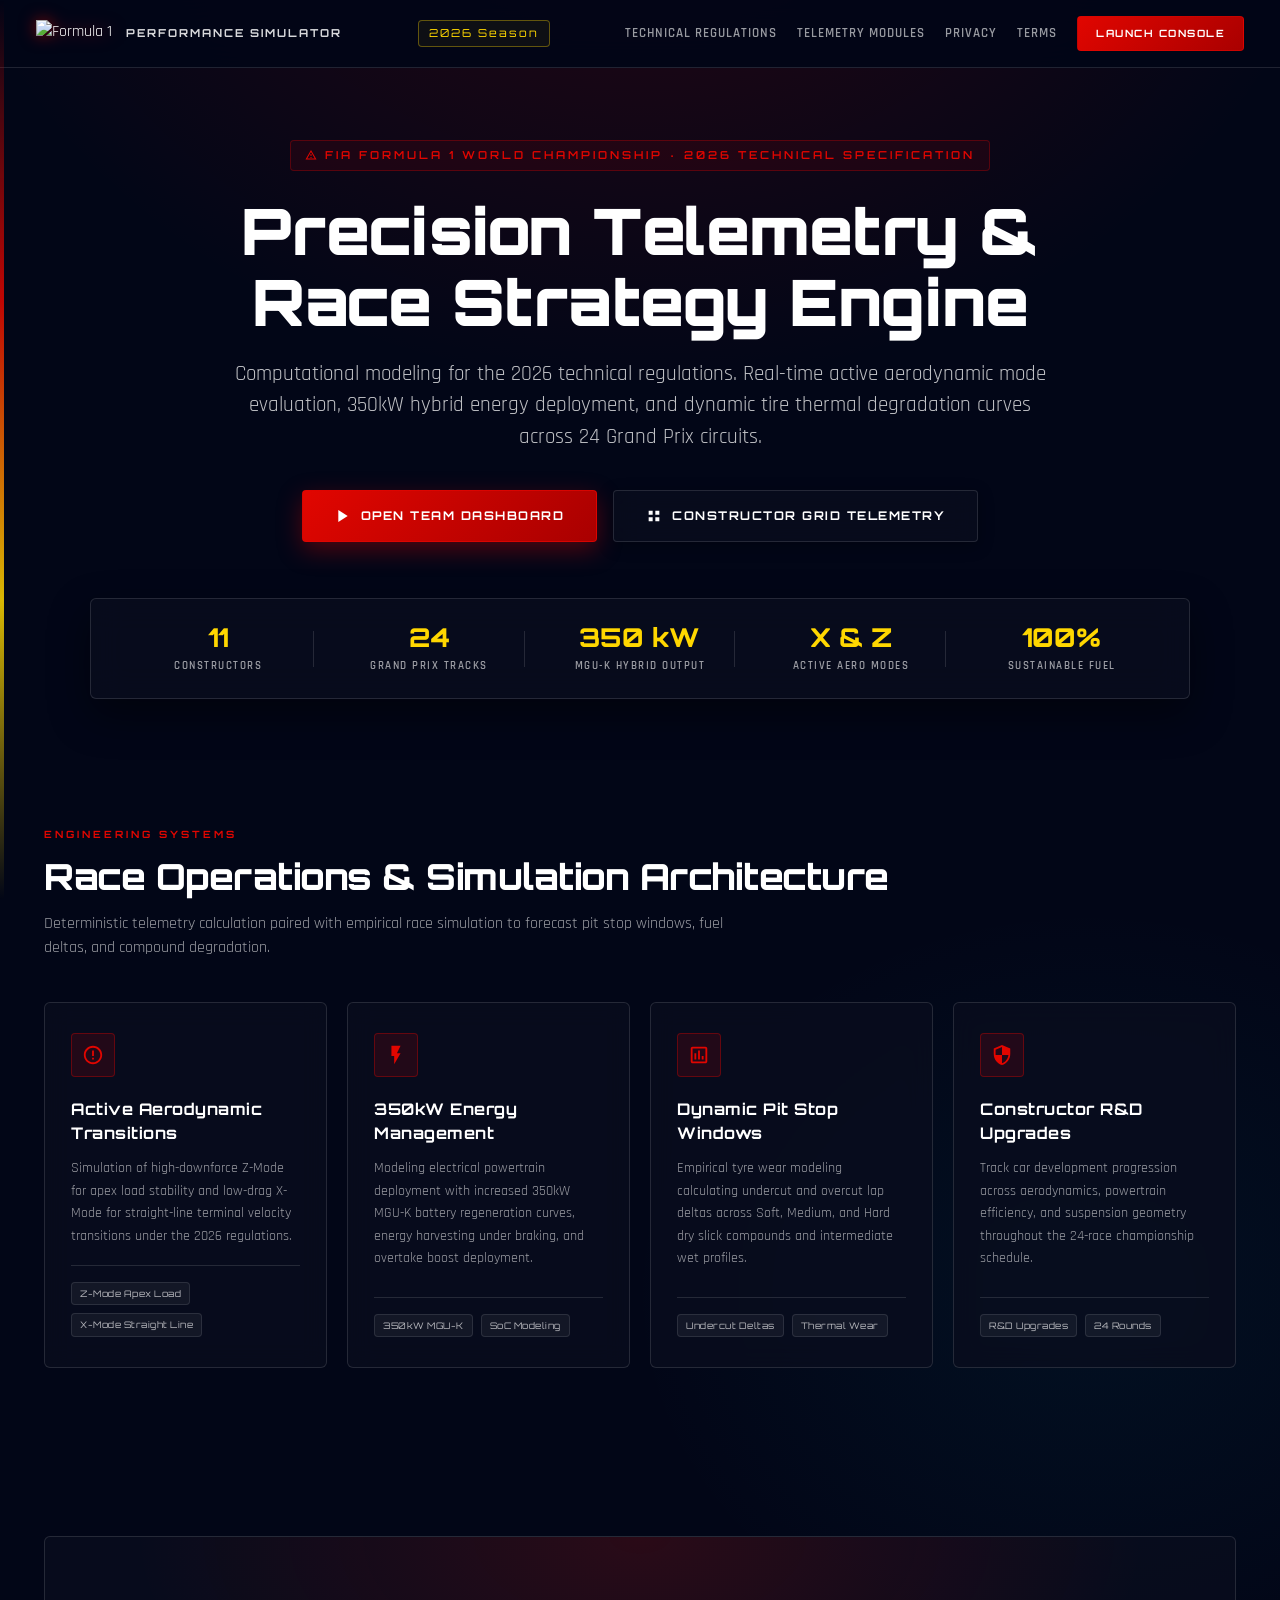
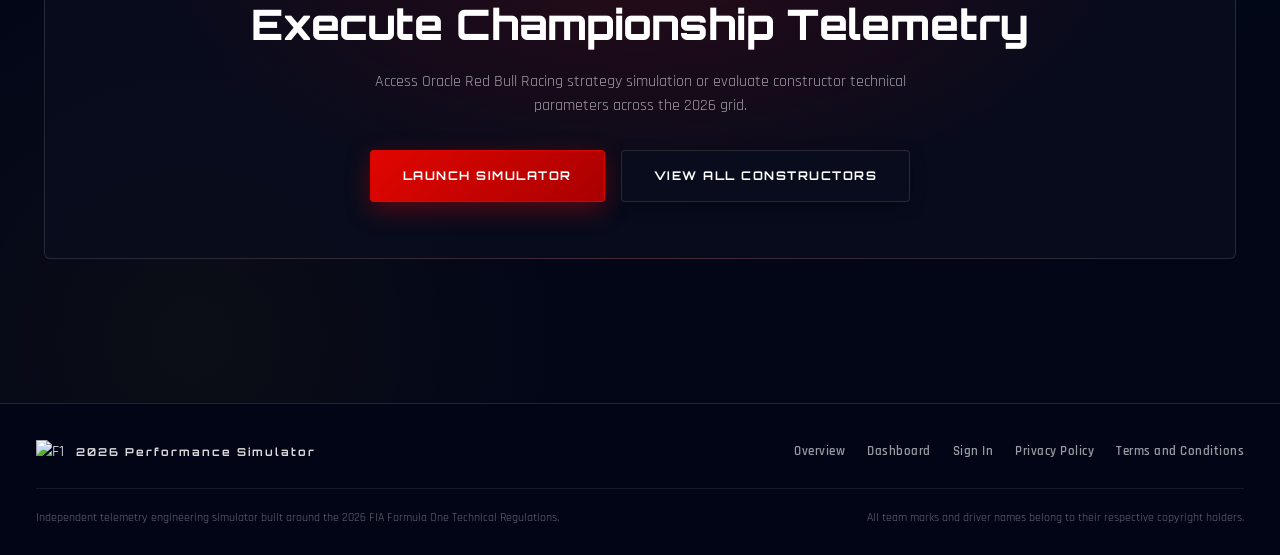
==== commit 7513eb28: "feat: add database authentication, user team selection, career persistence, and F1 admin console" ====
--- a/frontend/index.html
+++ b/frontend/index.html
@@ -3,67 +3,46 @@
 <head>
 <meta charset="UTF-8">
 <meta name="viewport" content="width=device-width, initial-scale=1.0">
-<title>F1 2026 AI Performance Analyzer</title>
-<link href="https://fonts.googleapis.com/css2?family=Orbitron:wght@400;700;900&family=Rajdhani:wght@300;400;600&display=swap" rel="stylesheet">
+<title>F1 2026 Performance Simulator | Race Strategy & Telemetry</title>
+<link rel="icon" type="image/svg+xml" href="favicon.svg">
+<link href="https://fonts.googleapis.com/css2?family=Orbitron:wght@400;600;700;900&family=Rajdhani:wght@300;400;500;600;700&display=swap" rel="stylesheet">
 
 <style>
-*, *::before, *::after { box-sizing: border-box; margin: 0; padding: 0; }
+*, *::before, *::after {
+  box-sizing: border-box;
+  margin: 0;
+  padding: 0;
+}
 
 :root {
   --red: #e10600;
+  --red-hover: #b00000;
   --gold: #ffd700;
   --blue: #3b82f6;
   --cyan: #06b6d4;
   --dark: #020617;
-  --glass: rgba(255,255,255,0.06);
-  --border: rgba(255,255,255,0.12);
+  --dark-elevated: #080d1e;
+  --card-bg: rgba(9, 14, 30, 0.78);
+  --border: rgba(255, 255, 255, 0.12);
+  --border-bright: rgba(255, 255, 255, 0.24);
+  --text-muted: rgba(255, 255, 255, 0.60);
+  --text-dim: rgba(255, 255, 255, 0.40);
 }
 
 body {
   font-family: 'Rajdhani', sans-serif;
   background: var(--dark);
-  color: white;
+  color: #ffffff;
+  min-height: 100vh;
+  line-height: 1.5;
   overflow-x: hidden;
-  overflow-y: auto;
-  min-height: 100vh;
-}
-
-/* ── BACKGROUND ── */
-.bg {
-  position: fixed;
-  inset: 0;
-  background: url('https://i.pinimg.com/1200x/bb/d0/22/bbd022af7156d667f2a029056654ea88.jpg') no-repeat center center / cover;
-  filter: brightness(0.28) saturate(1.2);
-  z-index: 0;
-  transform: scale(1.04);
-  animation: bgDrift 20s ease-in-out infinite alternate;
-}
-
-@keyframes bgDrift {
-  from { transform: scale(1.04) translateX(0); }
-  to   { transform: scale(1.04) translateX(-1.5%); }
-}
-
-/* ── NOISE OVERLAY ── */
-.noise {
-  position: fixed;
-  inset: 0;
-  z-index: 2;
-  opacity: 0.03;
-  background-image: url("data:image/svg+xml,%3Csvg viewBox='0 0 256 256' xmlns='http://www.w3.org/2000/svg'%3E%3Cfilter id='n'%3E%3CfeTurbulence type='fractalNoise' baseFrequency='0.9' numOctaves='4' stitchTiles='stitch'/%3E%3C/filter%3E%3Crect width='100%25' height='100%25' filter='url(%23n)'/%3E%3C/svg%3E");
-  pointer-events: none;
-}
-
-/* ── VIGNETTE ── */
-.vignette {
-  position: fixed;
-  inset: 0;
-  z-index: 2;
-  background: radial-gradient(ellipse at center, transparent 40%, rgba(2,6,23,0.85) 100%);
-  pointer-events: none;
-}
-
-/* ── RACING LINE ACCENT ── */
+  background-image:
+    radial-gradient(ellipse 80% 40% at 50% -10%, rgba(225, 6, 0, 0.18), transparent 70%),
+    radial-gradient(ellipse 60% 30% at 85% 60%, rgba(6, 182, 212, 0.06), transparent 60%),
+    radial-gradient(ellipse 50% 30% at 15% 90%, rgba(255, 215, 0, 0.04), transparent 60%);
+}
+
+/* ── RACING ACCENT LINE ── */
 .racing-line {
   position: fixed;
   top: 0;
@@ -71,2770 +50,701 @@
   width: 4px;
   height: 100%;
   background: linear-gradient(to bottom, transparent, var(--red), var(--gold), transparent);
-  z-index: 3;
-  opacity: 0.7;
-  animation: lineFlash 3s ease-in-out infinite;
-}
-
-@keyframes lineFlash {
-  0%, 100% { opacity: 0.4; }
-  50% { opacity: 1; }
+  z-index: 100;
+  opacity: 0.85;
 }
 
 /* ── NAVBAR ── */
 .navbar {
-  position: fixed;
+  position: sticky;
   top: 0;
   left: 0;
   right: 0;
   display: flex;
   justify-content: space-between;
   align-items: center;
-  padding: 20px 40px;
-  z-index: 10;
-  border-bottom: 1px solid rgba(255,255,255,0.06);
-  background: rgba(2,6,23,0.4);
+  padding: 16px 36px;
+  z-index: 50;
+  background: rgba(2, 6, 23, 0.92);
   backdrop-filter: blur(20px);
+  border-bottom: 1px solid var(--border);
+}
+
+.navbar-brand {
+  display: flex;
+  align-items: center;
+  gap: 14px;
+  text-decoration: none;
+  color: #ffffff;
 }
 
 .navbar-logo {
-  display: flex;
-  align-items: center;
-  gap: 14px;
-}
-
-.navbar-logo img {
-  height: 32px;
-  filter: drop-shadow(0 0 8px rgba(225,6,0,0.6));
-}
-
-.navbar-label {
+  height: 28px;
+  filter: drop-shadow(0 0 8px rgba(225, 6, 0, 0.6));
+}
+
+.navbar-title {
   font-family: 'Orbitron', monospace;
   font-size: 11px;
   font-weight: 700;
-  letter-spacing: 3px;
-  color: rgba(255,255,255,0.4);
+  letter-spacing: 2px;
+  color: rgba(255, 255, 255, 0.85);
   text-transform: uppercase;
 }
 
-.navbar-year {
-  font-family: 'Orbitron', monospace;
-  font-size: 13px;
+.navbar-season {
+  font-family: 'Orbitron', monospace;
+  font-size: 11px;
   color: var(--gold);
   letter-spacing: 2px;
-  border: 1px solid rgba(255,215,0,0.3);
-  padding: 4px 12px;
+  border: 1px solid rgba(255, 215, 0, 0.35);
+  padding: 4px 10px;
   border-radius: 4px;
-}
-
-/* ── HERO ── */
+  background: rgba(255, 215, 0, 0.05);
+}
+
+.navbar-nav {
+  display: flex;
+  align-items: center;
+  gap: 20px;
+}
+
+.nav-item {
+  color: var(--text-muted);
+  text-decoration: none;
+  font-size: 13px;
+  font-weight: 600;
+  letter-spacing: 1px;
+  text-transform: uppercase;
+  transition: color 0.2s;
+}
+
+.nav-item:hover {
+  color: #ffffff;
+}
+
+.nav-cta {
+  padding: 9px 18px;
+  background: linear-gradient(135deg, var(--red) 0%, #a90000 100%);
+  border: 1px solid rgba(225, 6, 0, 0.5);
+  border-radius: 4px;
+  color: #ffffff;
+  font-family: 'Orbitron', monospace;
+  font-size: 10px;
+  font-weight: 700;
+  letter-spacing: 1.5px;
+  text-decoration: none;
+  text-transform: uppercase;
+  transition: transform 0.2s, box-shadow 0.2s;
+}
+
+.nav-cta:hover {
+  transform: translateY(-2px);
+  box-shadow: 0 4px 16px rgba(225, 6, 0, 0.4);
+}
+
+/* ── HERO SECTION ── */
 .hero {
-  position: relative;
-  z-index: 5;
-  height: 100vh;
+  max-width: 1240px;
+  margin: 0 auto;
+  padding: 72px 24px 64px;
   display: flex;
   flex-direction: column;
   align-items: center;
-  justify-content: center;
-  gap: 0;
-}
-
-/* ── EYEBROW ── */
+  text-align: center;
+}
+
 .eyebrow {
+  display: inline-flex;
+  align-items: center;
+  gap: 8px;
   font-family: 'Orbitron', monospace;
   font-size: 11px;
-  letter-spacing: 6px;
+  font-weight: 600;
+  letter-spacing: 3px;
   color: var(--red);
   text-transform: uppercase;
-  margin-bottom: 18px;
-  opacity: 0;
-  animation: fadeUp 0.7s ease 0.3s forwards;
-}
-
-/* ── TITLE ── */
+  padding: 6px 14px;
+  border: 1px solid rgba(225, 6, 0, 0.3);
+  border-radius: 4px;
+  background: rgba(225, 6, 0, 0.08);
+  margin-bottom: 24px;
+}
+
 .hero-title {
   font-family: 'Orbitron', monospace;
-  font-size: clamp(32px, 5vw, 62px);
+  font-size: clamp(34px, 5.2vw, 64px);
   font-weight: 900;
-  line-height: 1.1;
-  text-align: center;
+  line-height: 1.12;
+  letter-spacing: -0.5px;
+  max-width: 980px;
+  margin-bottom: 20px;
+}
+
+.hero-title .accent-red {
+  color: var(--red);
+}
+
+.hero-title .accent-cyan {
+  color: var(--cyan);
+}
+
+.hero-subtitle {
+  font-size: clamp(17px, 2vw, 21px);
+  color: rgba(255, 255, 255, 0.75);
   max-width: 820px;
-  letter-spacing: -1px;
-  opacity: 0;
-  animation: fadeUp 0.7s ease 0.5s forwards;
-}
-
-.hero-title .accent {
-  background: linear-gradient(90deg, var(--blue), var(--cyan));
-  -webkit-background-clip: text;
-  -webkit-text-fill-color: transparent;
-  background-clip: text;
-}
-
-.hero-title .red-accent {
-  color: var(--red);
-  -webkit-text-fill-color: var(--red);
-}
-
-/* ── SUBTITLE ── */
-.hero-sub {
-  font-size: 18px;
-  color: rgba(255,255,255,0.45);
-  margin: 18px 0 50px;
-  letter-spacing: 1px;
-  opacity: 0;
-  animation: fadeUp 0.7s ease 0.7s forwards;
-}
-
-/* ── BUTTON GROUP ── */
+  margin-bottom: 38px;
+  font-weight: 400;
+}
+
 .btn-group {
   display: flex;
   gap: 16px;
   flex-wrap: wrap;
   justify-content: center;
-  opacity: 0;
-  animation: fadeUp 0.7s ease 0.9s forwards;
+  margin-bottom: 56px;
 }
 
 .btn {
+  display: inline-flex;
+  align-items: center;
+  gap: 10px;
+  padding: 16px 32px;
+  font-family: 'Orbitron', monospace;
+  font-size: 12px;
+  font-weight: 700;
+  letter-spacing: 1.5px;
+  border-radius: 4px;
+  text-decoration: none;
+  cursor: pointer;
+  text-transform: uppercase;
+  transition: transform 0.2s, box-shadow 0.2s, border-color 0.2s;
+}
+
+.btn-primary {
+  background: linear-gradient(135deg, var(--red) 0%, #a90000 100%);
+  color: #ffffff;
+  border: 1px solid rgba(225, 6, 0, 0.8);
+  box-shadow: 0 8px 24px rgba(225, 6, 0, 0.35);
+}
+
+.btn-primary:hover {
+  transform: translateY(-3px);
+  box-shadow: 0 12px 32px rgba(225, 6, 0, 0.55);
+}
+
+.btn-secondary {
+  background: var(--card-bg);
+  color: #ffffff;
+  border: 1px solid var(--border);
+  backdrop-filter: blur(12px);
+  box-shadow: 0 4px 16px rgba(0, 0, 0, 0.3);
+}
+
+.btn-secondary:hover {
+  transform: translateY(-3px);
+  border-color: rgba(255, 255, 255, 0.35);
+  box-shadow: 0 8px 24px rgba(0, 0, 0, 0.5);
+}
+
+.btn svg {
+  width: 16px;
+  height: 16px;
+  fill: currentColor;
+}
+
+/* ── SPECIFICATIONS METRICS BAR ── */
+.specs-bar {
+  width: 100%;
+  max-width: 1100px;
+  background: var(--card-bg);
+  border: 1px solid var(--border);
+  border-radius: 6px;
+  padding: 24px 32px;
+  display: grid;
+  grid-template-columns: repeat(5, 1fr);
+  gap: 20px;
+  backdrop-filter: blur(16px);
+  box-shadow: 0 16px 40px rgba(0, 0, 0, 0.45);
+}
+
+.spec-item {
+  text-align: center;
   position: relative;
-  padding: 16px 36px;
-  font-family: 'Orbitron', monospace;
-  font-size: 13px;
+}
+
+.spec-item:not(:last-child)::after {
+  content: "";
+  position: absolute;
+  top: 15%;
+  right: 0;
+  width: 1px;
+  height: 70%;
+  background: var(--border);
+}
+
+.spec-val {
+  font-family: 'Orbitron', monospace;
+  font-size: 26px;
+  font-weight: 800;
+  color: var(--gold);
+  line-height: 1.1;
+  margin-bottom: 6px;
+}
+
+.spec-label {
+  font-size: 11px;
+  color: var(--text-muted);
+  letter-spacing: 1.5px;
+  text-transform: uppercase;
+  font-weight: 600;
+}
+
+/* ── SECTION ARCHITECTURE ── */
+.section {
+  max-width: 1240px;
+  margin: 0 auto;
+  padding: 64px 24px;
+}
+
+.section-header {
+  margin-bottom: 42px;
+  text-align: left;
+}
+
+.section-kicker {
+  font-family: 'Orbitron', monospace;
+  font-size: 10px;
+  color: var(--red);
+  letter-spacing: 3px;
+  text-transform: uppercase;
+  margin-bottom: 8px;
+  font-weight: 700;
+}
+
+.section-heading {
+  font-family: 'Orbitron', monospace;
+  font-size: clamp(24px, 3.2vw, 36px);
+  font-weight: 800;
+  letter-spacing: -0.5px;
+  color: #ffffff;
+}
+
+.section-desc {
+  font-size: 16px;
+  color: var(--text-muted);
+  max-width: 720px;
+  margin-top: 8px;
+}
+
+/* ── GRID MODULES ── */
+.features-grid {
+  display: grid;
+  grid-template-columns: repeat(auto-fit, minmax(280px, 1fr));
+  gap: 20px;
+}
+
+.feature-card {
+  background: var(--card-bg);
+  border: 1px solid var(--border);
+  border-radius: 6px;
+  padding: 30px 26px;
+  backdrop-filter: blur(12px);
+  transition: transform 0.2s, border-color 0.2s, box-shadow 0.2s;
+  display: flex;
+  flex-direction: column;
+}
+
+.feature-card:hover {
+  transform: translateY(-4px);
+  border-color: rgba(225, 6, 0, 0.45);
+  box-shadow: 0 14px 35px rgba(0, 0, 0, 0.5), 0 0 20px rgba(225, 6, 0, 0.08);
+}
+
+.feature-icon-box {
+  width: 44px;
+  height: 44px;
+  background: rgba(225, 6, 0, 0.12);
+  border: 1px solid rgba(225, 6, 0, 0.35);
+  border-radius: 4px;
+  display: grid;
+  place-items: center;
+  color: var(--red);
+  margin-bottom: 20px;
+}
+
+.feature-icon-box svg {
+  width: 22px;
+  height: 22px;
+  fill: currentColor;
+}
+
+.feature-card h3 {
+  font-family: 'Orbitron', monospace;
+  font-size: 16px;
+  font-weight: 700;
+  margin-bottom: 12px;
+  letter-spacing: 0.5px;
+}
+
+.feature-card p {
+  font-size: 14px;
+  color: var(--text-muted);
+  line-height: 1.6;
+  flex: 1;
+}
+
+.feature-tags {
+  display: flex;
+  gap: 8px;
+  flex-wrap: wrap;
+  margin-top: 18px;
+  padding-top: 16px;
+  border-top: 1px solid var(--border);
+}
+
+.feature-tag {
+  font-family: 'Orbitron', monospace;
+  font-size: 9px;
+  padding: 4px 8px;
+  background: rgba(255, 255, 255, 0.05);
+  border: 1px solid rgba(255, 255, 255, 0.1);
+  border-radius: 4px;
+  color: rgba(255, 255, 255, 0.7);
+  letter-spacing: 0.5px;
+}
+
+/* ── CALL TO ACTION BANNER ── */
+.cta-banner {
+  background:
+    radial-gradient(ellipse at 50% 0%, rgba(225, 6, 0, 0.16), transparent 60%),
+    var(--card-bg);
+  border: 1px solid var(--border);
+  border-radius: 6px;
+  padding: 56px 36px;
+  text-align: center;
+  margin: 40px auto 80px;
+  max-width: 1240px;
+}
+
+.cta-banner h2 {
+  font-family: 'Orbitron', monospace;
+  font-size: clamp(26px, 3.5vw, 42px);
+  font-weight: 800;
+  margin-bottom: 14px;
+}
+
+.cta-banner p {
+  font-size: 16px;
+  color: var(--text-muted);
+  max-width: 600px;
+  margin: 0 auto 32px;
+}
+
+/* ── FOOTER ── */
+.footer {
+  border-top: 1px solid var(--border);
+  background: rgba(2, 6, 23, 0.98);
+  padding: 36px 36px 28px;
+  margin-top: auto;
+}
+
+.footer-top {
+  max-width: 1240px;
+  margin: 0 auto;
+  display: flex;
+  justify-content: space-between;
+  align-items: center;
+  flex-wrap: wrap;
+  gap: 20px;
+  padding-bottom: 24px;
+  border-bottom: 1px solid rgba(255, 255, 255, 0.08);
+}
+
+.footer-brand {
+  display: flex;
+  align-items: center;
+  gap: 12px;
+}
+
+.footer-brand img {
+  height: 24px;
+}
+
+.footer-brand span {
+  font-family: 'Orbitron', monospace;
+  font-size: 11px;
   font-weight: 700;
   letter-spacing: 2px;
-  border: none;
-  border-radius: 6px;
-  cursor: pointer;
-  color: white;
-  text-transform: uppercase;
-  transition: transform 0.25s, box-shadow 0.25s;
-  overflow: hidden;
-}
-
-.btn::after {
-  content: "";
-  position: absolute;
-  inset: 0;
-  background: rgba(255,255,255,0.08);
-  opacity: 0;
-  transition: opacity 0.2s;
-}
-
-.btn:hover::after { opacity: 1; }
-.btn:hover { transform: translateY(-3px); }
-.btn:active { transform: translateY(0); }
-
-.btn-primary {
-  background: linear-gradient(135deg, var(--red) 0%, #b00000 100%);
-  box-shadow: 0 4px 24px rgba(225,6,0,0.35);
-}
-
-.btn-primary:hover {
-  box-shadow: 0 8px 32px rgba(225,6,0,0.55);
-}
-
-.btn-secondary {
-  background: var(--glass);
-  border: 1px solid var(--border);
-  backdrop-filter: blur(12px);
-  box-shadow: 0 4px 16px rgba(0,0,0,0.3);
-}
-
-.btn-secondary:hover {
-  border-color: rgba(255,255,255,0.25);
-  box-shadow: 0 8px 24px rgba(0,0,0,0.4);
-}
-
-/* ── STATS BAR ── */
-.stats-bar {
-  position: fixed;
-  bottom: 0;
-  left: 0;
-  right: 0;
-  z-index: 10;
-  display: flex;
-  justify-content: center;
-  gap: 60px;
-  padding: 18px 40px;
-  background: rgba(2,6,23,0.7);
-  backdrop-filter: blur(20px);
-  border-top: 1px solid rgba(255,255,255,0.07);
-  opacity: 0;
-  animation: fadeUp 0.7s ease 1.1s forwards;
-}
-
-.stat {
-  text-align: center;
-}
-
-.stat-val {
-  font-family: 'Orbitron', monospace;
-  font-size: 22px;
-  font-weight: 700;
-  color: var(--gold);
-  line-height: 1;
-}
-
-.stat-label {
-  font-size: 11px;
-  color: rgba(255,255,255,0.35);
-  letter-spacing: 2px;
-  text-transform: uppercase;
-  margin-top: 4px;
-}
-
-/* ── ANIMATIONS ── */
-@keyframes fadeUp {
-  from { opacity: 0; transform: translateY(22px); }
-  to   { opacity: 1; transform: translateY(0); }
-}
-
-/* =========================================================
-   REACT BITS — SCROLL EXPAND
-   CSS ported from the official ScrollExpand component.
-========================================================= */
-
-.scroll-expand {
-  position: relative;
-  width: 100%;
-  height: 100%;
-}
-
-.scroll-expand--scroller {
-  overflow-y: auto;
-  overflow-x: hidden;
-  scrollbar-width: none;
-  -ms-overflow-style: none;
-  overscroll-behavior: contain;
-}
-
-.scroll-expand--scroller::-webkit-scrollbar {
-  display: none;
-}
-
-.scroll-expand__track {
-  position: relative;
-  width: 100%;
-}
-
-.scroll-expand__stage {
-  position: sticky;
-  top: 0;
-  width: 100%;
-  overflow: hidden;
-  --se-title-size: 4rem;
-}
-
-.scroll-expand__frame {
-  position: absolute;
-  inset: 0;
-  clip-path: inset(21% 29% 21% 29% round 24px);
-  will-change: clip-path;
-}
-
-.scroll-expand__media {
-  position: absolute;
-  inset: 0;
-  width: 100%;
-  height: 100%;
-  object-fit: cover;
-  will-change: transform;
-  transform-origin: center;
-  user-select: none;
-  -webkit-user-drag: none;
-}
-
-.scroll-expand__scrim {
-  position: absolute;
-  inset: 0;
-  pointer-events: none;
-  background: linear-gradient(
-    to top,
-    rgba(0, 0, 0, 0.75),
-    rgba(0, 0, 0, 0.1) 45%,
-    rgba(0, 0, 0, 0.35)
-  );
-  opacity: 0;
-}
-
-.scroll-expand__overlay {
-  position: absolute;
-  inset: 0;
-  display: flex;
-  flex-direction: column;
-  align-items: center;
-  justify-content: center;
-  text-align: center;
-  padding: 6%;
-  opacity: 0;
-  will-change: opacity, transform;
-  color: white;
-}
-
-.scroll-expand__overlay h2 {
-  font-family: 'Orbitron', monospace;
-  font-size: clamp(24px, 4vw, 58px);
-  margin-bottom: 14px;
-}
-
-.scroll-expand__overlay p {
-  font-family: 'Rajdhani', sans-serif;
-  font-size: clamp(16px, 2vw, 23px);
-  color: rgba(255,255,255,0.72);
-  max-width: 680px;
-}
-
-.scroll-expand__title {
-  position: absolute;
-  inset: 0;
-  display: flex;
-  align-items: center;
-  justify-content: center;
-  margin: 0;
-  padding: 0 6%;
-  text-align: center;
-  font-family: 'Orbitron', monospace;
-  font-size: var(--se-title-size);
-  font-weight: 700;
-  letter-spacing: -0.03em;
-  line-height: 1;
-  color: #fff;
-  text-shadow: 0 2px 24px rgba(0, 0, 0, 0.45);
-  pointer-events: none;
-  will-change: opacity, transform;
-}
-
-.scroll-expand__hint {
-  position: absolute;
-  left: 0;
-  right: 0;
-  bottom: 1.25rem;
-  text-align: center;
-  font-family: 'Rajdhani', sans-serif;
-  font-size: 0.8125rem;
-  letter-spacing: 0.02em;
-  color: rgba(255, 255, 255, 0.55);
-  pointer-events: none;
-  will-change: opacity, transform;
-}
-
-.scroll-expand-spacer {
-  height: 520px;
-  position: relative;
-  z-index: 5;
-  background: var(--dark);
-}
-
-.scroll-expand-section {
-  position: relative;
-  z-index: 5;
-  width: 100%;
-  height: 100vh;
-  background: transparent;
-}
-
-
-/* ── ORIGINAL HERO AS THE FIRST SCROLL STATE ── */
-.scroll-hero-content {
-  position: absolute;
-  inset: 0;
-  z-index: 7;
-  display: flex;
-  flex-direction: column;
-  align-items: center;
-  justify-content: center;
-  text-align: center;
-  pointer-events: none;
-  padding: 80px 24px 120px;
-  will-change: opacity, transform;
-}
-
-.scroll-hero-content .eyebrow {
-  opacity: 1;
-  animation: none;
-}
-
-.scroll-hero-content .hero-title {
-  opacity: 1;
-  animation: none;
-}
-
-.scroll-hero-content .hero-sub {
-  opacity: 1;
-  animation: none;
-}
-
-.scroll-hero-content .btn-group {
-  opacity: 1;
-  animation: none;
-  pointer-events: auto;
-}
-
-.scroll-hero-content .btn {
-  pointer-events: auto;
-}
-
-.scroll-hero-content .hero-title {
-  font-size: clamp(32px, 5vw, 62px);
-}
-
-.post-scroll-cta {
-  position: relative;
-  z-index: 6;
-  min-height: 560px;
-  display: flex;
-  align-items: center;
-  justify-content: center;
-  padding: 90px 24px 140px;
-  background:
-    radial-gradient(
-      circle at 50% 0%,
-      rgba(225, 6, 0, 0.14),
-      transparent 42%
-    ),
-    var(--dark);
-  border-top: 1px solid rgba(255,255,255,0.08);
-}
-
-.post-scroll-cta__inner {
-  width: min(920px, 100%);
-  text-align: center;
-  padding: 70px 32px;
-  border: 1px solid rgba(255,255,255,0.10);
-  border-radius: 20px;
-  background: rgba(255,255,255,0.035);
-  backdrop-filter: blur(18px);
-  box-shadow: 0 25px 90px rgba(0,0,0,0.35);
-}
-
-.post-scroll-cta__eyebrow {
-  font-family: 'Orbitron', monospace;
-  font-size: 11px;
-  letter-spacing: 5px;
-  color: var(--red);
-  margin-bottom: 18px;
-}
-
-.post-scroll-cta h2 {
-  font-family: 'Orbitron', monospace;
-  font-size: clamp(28px, 4vw, 52px);
-  line-height: 1.1;
-  margin-bottom: 16px;
-}
-
-.post-scroll-cta__text {
-  color: rgba(255,255,255,0.52);
-  font-size: 18px;
-  margin-bottom: 34px;
-}
-
-.post-scroll-buttons {
-  opacity: 1;
-  animation: none;
-}
-
-@media (max-width: 700px) {
-  .scroll-expand__title {
-    --se-title-size: 2.4rem;
+  color: rgba(255, 255, 255, 0.85);
+}
+
+.footer-nav {
+  display: flex;
+  gap: 22px;
+  align-items: center;
+  flex-wrap: wrap;
+}
+
+.footer-link {
+  color: var(--text-muted);
+  text-decoration: none;
+  font-size: 13px;
+  font-weight: 600;
+  letter-spacing: 0.5px;
+  transition: color 0.2s;
+}
+
+.footer-link:hover {
+  color: #ffffff;
+}
+
+.footer-bottom {
+  max-width: 1240px;
+  margin: 20px auto 0;
+  display: flex;
+  justify-content: space-between;
+  align-items: center;
+  flex-wrap: wrap;
+  gap: 14px;
+  font-size: 12px;
+  color: var(--text-dim);
+}
+
+@media (max-width: 900px) {
+  .specs-bar {
+    grid-template-columns: repeat(2, 1fr);
   }
-
-  .scroll-expand-spacer {
-    height: 380px;
+  .spec-item:not(:last-child)::after {
+    display: none;
   }
 }
 
-
-/* =========================================================
-   BUILD TO DOMINATE — COLOR BENDS
-========================================================= */
-
-.build-dominance {
-  position: relative;
-  width: 100%;
-  height: 100vh;
-  min-height: 680px;
-  overflow: hidden;
-  background: transparent;
-  display: flex;
-  align-items: center;
-  justify-content: center;
-  isolation: isolate;
-}
-
-.color-bends-root {
-  position: fixed;
-  inset: 0;
-  width: 100vw;
-  height: 100vh;
-  z-index: 1;
-  overflow: hidden;
-  pointer-events: none;
-  opacity: 1;
-  visibility: visible;
-  transition:
-    opacity 0.75s ease,
-    visibility 0s linear 0s;
-  will-change: opacity;
-}
-
-.color-bends-global {
-  isolation: isolate;
-}
-
-.color-bends-root canvas {
-  display: block;
-  width: 100%;
-  height: 100%;
-}
-
-.build-dominance-scrim {
-  position: absolute;
-  inset: 0;
-  z-index: 1;
-  pointer-events: none;
-  background:
-    radial-gradient(
-      circle at center,
-      rgba(0, 0, 0, 0.08),
-      rgba(0, 0, 0, 0.55)
-    ),
-    linear-gradient(
-      to bottom,
-      rgba(0, 0, 0, 0.18),
-      rgba(0, 0, 0, 0.58)
-    );
-}
-
-.build-dominance-content {
-  position: relative;
-  z-index: 2;
-  width: min(1200px, 92vw);
-  text-align: center;
-  display: flex;
-  flex-direction: column;
-  align-items: center;
-  justify-content: center;
-  min-height: 100%;
-  padding: 80px 20px 90px;
-}
-
-.build-eyebrow {
-  margin-bottom: 34px;
-  font-family: 'Orbitron', monospace;
-  font-size: clamp(10px, 1.2vw, 15px);
-  font-weight: 500;
-  letter-spacing: 0.42em;
-  color: #ec1308;
-  text-shadow: 0 0 20px rgba(236, 19, 8, 0.45);
-}
-
-.stroke-text-mount {
-  position: relative;
-  width: min(1120px, 94vw);
-  height: clamp(130px, 18vw, 230px);
-  display: flex;
-  align-items: center;
-  justify-content: center;
-  overflow: visible;
-}
-
-.stroke-text-svg {
-  width: 100%;
-  height: 100%;
-  overflow: visible;
-}
-
-.stroke-text-svg text {
-  font-family: 'Orbitron', monospace;
-  font-size: 128px;
-  font-weight: 800;
-  letter-spacing: -4px;
-  dominant-baseline: middle;
-  text-anchor: middle;
-  paint-order: stroke fill;
-}
-
-.build-subtitle {
-  margin: 30px auto 0;
-  max-width: 760px;
-  font-family: 'Rajdhani', sans-serif;
-  font-size: clamp(17px, 2vw, 25px);
-  letter-spacing: 0.05em;
-  color: rgba(248, 250, 252, 0.72);
-}
-
-.build-scroll-hint {
-  position: absolute;
-  bottom: 32px;
-  left: 50%;
-  transform: translateX(-50%);
-  display: flex;
-  flex-direction: column;
-  align-items: center;
-  gap: 7px;
-  font-family: 'Orbitron', monospace;
-  font-size: 10px;
-  letter-spacing: 0.22em;
-  color: rgba(248, 250, 252, 0.55);
-}
-
-.build-scroll-arrow {
-  font-size: 23px;
-  line-height: 1;
-  color: #ec1308;
-  animation: buildScrollArrow 1.5s ease-in-out infinite;
-}
-
-@keyframes buildScrollArrow {
-  0%, 100% {
-    transform: translateY(0);
-    opacity: 0.55;
+@media (max-width: 600px) {
+  .navbar {
+    padding: 14px 18px;
   }
-  50% {
-    transform: translateY(7px);
-    opacity: 1;
+  .specs-bar {
+    grid-template-columns: 1fr;
   }
-}
-
-
-/* =========================================================
-   POST-SCROLL OPTIONS
-========================================================= */
-
-.race-options {
-  position: relative;
-  z-index: 6;
-  min-height: 620px;
-  width: 100%;
-  display: flex;
-  align-items: center;
-  justify-content: center;
-  background:
-    radial-gradient(
-      circle at 50% 0%,
-      rgba(236, 19, 8, 0.12),
-      transparent 48%
-    ),
-    #050812;
-  border-top: 1px solid rgba(255,255,255,0.08);
-}
-
-.race-options-inner {
-  width: min(1000px, 90vw);
-  text-align: center;
-  padding: 100px 20px;
-}
-
-.race-options-eyebrow {
-  font-family: 'Orbitron', monospace;
-  font-size: 11px;
-  letter-spacing: 0.36em;
-  color: #ec1308;
-  margin-bottom: 22px;
-}
-
-.race-options h2 {
-  margin: 0;
-  font-family: 'Orbitron', monospace;
-  font-size: clamp(34px, 6vw, 76px);
-  line-height: 1;
-  color: #f8fafc;
-}
-
-.race-options p {
-  margin: 22px auto 42px;
-  font-family: 'Rajdhani', sans-serif;
-  font-size: 21px;
-  color: rgba(248,250,252,0.62);
-}
-
-.race-options-buttons {
-  display: flex;
-  justify-content: center;
-  gap: 18px;
-  flex-wrap: wrap;
-}
-
-.race-option-button {
-  min-width: 310px;
-  height: 64px;
-  border-radius: 8px;
-  border: 1px solid rgba(255,255,255,0.14);
-  padding: 0 28px;
-  font-family: 'Orbitron', monospace;
-  font-size: 13px;
-  font-weight: 800;
-  letter-spacing: 0.06em;
-  cursor: pointer;
-  transition:
-    transform 0.2s ease,
-    box-shadow 0.2s ease,
-    border-color 0.2s ease;
-}
-
-.race-option-button:hover {
-  transform: translateY(-3px);
-}
-
-.race-option-button span {
-  margin-right: 10px;
-}
-
-.race-option-primary {
-  color: #fff;
-  background: linear-gradient(
-    135deg,
-    #ec1308,
-    #b90d07
-  );
-  border-color: #ec1308;
-  box-shadow:
-    0 12px 36px rgba(236, 19, 8, 0.25);
-}
-
-.race-option-primary:hover {
-  box-shadow:
-    0 16px 44px rgba(236, 19, 8, 0.4);
-}
-
-.race-option-secondary {
-  color: #f8fafc;
-  background: rgba(255,255,255,0.035);
-}
-
-.race-option-secondary:hover {
-  border-color: rgba(255,255,255,0.32);
-}
-
-@media (max-width: 700px) {
-
-  .build-dominance {
-    min-height: 600px;
+  .navbar-nav {
+    display: none;
   }
-
-  .build-eyebrow {
-    letter-spacing: 0.24em;
+  .hero {
+    padding: 48px 16px 36px;
   }
-
-  .stroke-text-mount {
-    height: 130px;
-  }
-
-  .build-subtitle {
-    margin-top: 16px;
-  }
-
-  .race-option-button {
-    min-width: min(310px, 88vw);
-  }
-}
-
+}
 </style>
 </head>
 
 <body>
 
-<div
-  id="colorBendsRoot"
-  class="color-bends-root color-bends-global"
-  aria-hidden="true"
-></div>
-
-<div class="bg"></div>
-<div class="noise"></div>
-<div class="vignette"></div>
 <div class="racing-line"></div>
 
-<!-- NAVBAR -->
-<nav class="navbar">
-  <div class="navbar-logo">
-    <img src="https://upload.wikimedia.org/wikipedia/commons/3/33/F1.svg" alt="F1">
-    <span class="navbar-label">AI Performance Analyzer</span>
-  </div>
-  <span class="navbar-year">2026 Season</span>
-</nav>
-
-<!-- =========================================================
-     BUILD TO DOMINATE — FIRST VIEW
-========================================================= -->
-
-<section
-  id="buildToDominate"
-  class="build-dominance"
-  aria-label="Build to dominate"
->
-  <div class="build-dominance-scrim"></div>
-
-  <div class="build-dominance-content">
-
-    <div class="build-eyebrow">
-      FORMULA 1 · INTELLIGENCE SUITE
+<!-- NAVIGATION -->
+<header class="navbar">
+  <a href="index.html" class="navbar-brand">
+    <img src="https://upload.wikimedia.org/wikipedia/commons/3/33/F1.svg" alt="Formula 1" class="navbar-logo">
+    <span class="navbar-title">Performance Simulator</span>
+  </a>
+  <span class="navbar-season">2026 Season</span>
+  <nav class="navbar-nav">
+    <a href="#technical-specs" class="nav-item">Technical Regulations</a>
+    <a href="#telemetry-modules" class="nav-item">Telemetry Modules</a>
+    <a href="privacy.html" class="nav-item">Privacy</a>
+    <a href="terms.html" class="nav-item">Terms</a>
+    <a href="login.html" class="nav-cta">Launch Console</a>
+  </nav>
+</header>
+
+<!-- HERO -->
+<main>
+  <section class="hero">
+    <div class="eyebrow">
+      <svg width="12" height="12" viewBox="0 0 24 24" fill="currentColor">
+        <path d="M12 2L1 21h22L12 2zm0 3.8L19.5 19h-15L12 5.8zM11 10h2v4h-2zm0 6h2v2h-2z"/>
+      </svg>
+      FIA FORMULA 1 WORLD CHAMPIONSHIP &middot; 2026 TECHNICAL SPECIFICATION
     </div>
 
-    <div
-      id="strokeTextMount"
-      class="stroke-text-mount"
-      aria-label="Built to dominate."
-    ></div>
-
-    <p class="build-subtitle">
-      Engineer the car. Master the strategy. Dominate the season.
+    <h1 class="hero-title">
+      Precision Telemetry &amp; Race Strategy Engine
+    </h1>
+
+    <p class="hero-subtitle">
+      Computational modeling for the 2026 technical regulations. Real-time active aerodynamic mode evaluation, 350kW hybrid energy deployment, and dynamic tire thermal degradation curves across 24 Grand Prix circuits.
     </p>
 
-    <div class="build-scroll-hint">
-      <span>SCROLL TO BEGIN</span>
-      <span class="build-scroll-arrow">↓</span>
+    <div class="btn-group">
+      <a href="login.html?next=dashboard.html%3Fview%3Dmy" class="btn btn-primary">
+        <svg viewBox="0 0 24 24">
+          <path d="M5 3l14 9-14 9V3z"/>
+        </svg>
+        Open Team Dashboard
+      </a>
+
+      <a href="login.html?next=dashboard.html%3Fview%3Dother" class="btn btn-secondary">
+        <svg viewBox="0 0 24 24">
+          <path d="M4 4h6v6H4V4zm10 0h6v6h-6V4zM4 14h6v6H4v-6zm10 0h6v6h-6v-6z"/>
+        </svg>
+        Constructor Grid Telemetry
+      </a>
     </div>
 
-  </div>
-</section>
-
-
-<!-- =========================================================
-     SCROLL EXPAND
-========================================================= -->
-
-<section
-  id="scrollExpandSection"
-  class="scroll-expand scroll-expand-section"
-  aria-label="F1 performance showcase"
->
-  <div id="scrollExpandTrack" class="scroll-expand__track">
-    <div id="scrollExpandStage" class="scroll-expand__stage">
-
-      <div id="scrollExpandFrame" class="scroll-expand__frame">
-
-        <img
-          id="scrollExpandMedia"
-          class="scroll-expand__media"
-          src="https://i.pinimg.com/1200x/bb/d0/22/bbd022af7156d667f2a029056654ea88.jpg"
-          alt="Formula 1 car racing at speed"
-          draggable="false"
-        >
-
-        <div
-          id="scrollExpandScrim"
-          class="scroll-expand__scrim"
-        ></div>
-
-        <div
-          id="scrollExpandOverlay"
-          class="scroll-expand__overlay"
-        >
-          <h2>Every lap. Every decision. Every advantage.</h2>
-          <p>
-            AI-powered F1 performance analysis, race strategy and
-            career development built around the 2026 championship.
-          </p>
+    <!-- TECHNICAL SPECIFICATION METRICS BAR (AUTHENTIC 2026 F1 REGS) -->
+    <div class="specs-bar" id="technical-specs">
+      <div class="spec-item">
+        <div class="spec-val">11</div>
+        <div class="spec-label">Constructors</div>
+      </div>
+      <div class="spec-item">
+        <div class="spec-val">24</div>
+        <div class="spec-label">Grand Prix Tracks</div>
+      </div>
+      <div class="spec-item">
+        <div class="spec-val">350 kW</div>
+        <div class="spec-label">MGU-K Hybrid Output</div>
+      </div>
+      <div class="spec-item">
+        <div class="spec-val">X &amp; Z</div>
+        <div class="spec-label">Active Aero Modes</div>
+      </div>
+      <div class="spec-item">
+        <div class="spec-val">100%</div>
+        <div class="spec-label">Sustainable Fuel</div>
+      </div>
+    </div>
+  </section>
+
+  <!-- TELEMETRY ARCHITECTURE SECTION -->
+  <section class="section" id="telemetry-modules">
+    <div class="section-header">
+      <div class="section-kicker">ENGINEERING SYSTEMS</div>
+      <h2 class="section-heading">Race Operations &amp; Simulation Architecture</h2>
+      <p class="section-desc">
+        Deterministic telemetry calculation paired with empirical race simulation to forecast pit stop windows, fuel deltas, and compound degradation.
+      </p>
+    </div>
+
+    <div class="features-grid">
+      <!-- Feature 1 -->
+      <div class="feature-card">
+        <div class="feature-icon-box">
+          <svg viewBox="0 0 24 24">
+            <path d="M12 2C6.48 2 2 6.48 2 12s4.48 10 10 10 10-4.48 10-10S17.52 2 12 2zm0 18c-4.41 0-8-3.59-8-8s3.59-8 8-8 8 3.59 8 8-3.59 8-8 8zm-1-13h2v6h-2zm0 8h2v2h-2z"/>
+          </svg>
         </div>
-
-      </div>
-
-      <div
-        id="scrollExpandTitle"
-        class="scroll-expand__title"
-      >
-        Race Strategy. Engineered to Win.
-      </div>
-
-      <div
-        id="scrollExpandHint"
-        class="scroll-expand__hint"
-      >
-        SCROLL TO EXPAND
-      </div>
-
+        <h3>Active Aerodynamic Transitions</h3>
+        <p>
+          Simulation of high-downforce Z-Mode for apex load stability and low-drag X-Mode for straight-line terminal velocity transitions under the 2026 regulations.
+        </p>
+        <div class="feature-tags">
+          <span class="feature-tag">Z-Mode Apex Load</span>
+          <span class="feature-tag">X-Mode Straight Line</span>
+        </div>
+      </div>
+
+      <!-- Feature 2 -->
+      <div class="feature-card">
+        <div class="feature-icon-box">
+          <svg viewBox="0 0 24 24">
+            <path d="M7 2v11h3v9l7-12h-4l4-8z"/>
+          </svg>
+        </div>
+        <h3>350kW Energy Management</h3>
+        <p>
+          Modeling electrical powertrain deployment with increased 350kW MGU-K battery regeneration curves, energy harvesting under braking, and overtake boost deployment.
+        </p>
+        <div class="feature-tags">
+          <span class="feature-tag">350kW MGU-K</span>
+          <span class="feature-tag">SoC Modeling</span>
+        </div>
+      </div>
+
+      <!-- Feature 3 -->
+      <div class="feature-card">
+        <div class="feature-icon-box">
+          <svg viewBox="0 0 24 24">
+            <path d="M19 3H5c-1.1 0-2 .9-2 2v14c0 1.1.9 2 2 2h14c1.1 0 2-.9 2-2V5c0-1.1-.9-2-2-2zm0 16H5V5h14v14zM7 10h2v7H7zm4-3h2v10h-2zm4 6h2v4h-2z"/>
+          </svg>
+        </div>
+        <h3>Dynamic Pit Stop Windows</h3>
+        <p>
+          Empirical tyre wear modeling calculating undercut and overcut lap deltas across Soft, Medium, and Hard dry slick compounds and intermediate wet profiles.
+        </p>
+        <div class="feature-tags">
+          <span class="feature-tag">Undercut Deltas</span>
+          <span class="feature-tag">Thermal Wear</span>
+        </div>
+      </div>
+
+      <!-- Feature 4 -->
+      <div class="feature-card">
+        <div class="feature-icon-box">
+          <svg viewBox="0 0 24 24">
+            <path d="M12 1L3 5v6c0 5.55 3.84 10.74 9 12 5.16-1.26 9-6.45 9-12V5l-9-4zm0 10.99h7c-.53 4.12-3.28 7.79-7 8.94V12H5V6.3l7-3.11v8.8z"/>
+          </svg>
+        </div>
+        <h3>Constructor R&amp;D Upgrades</h3>
+        <p>
+          Track car development progression across aerodynamics, powertrain efficiency, and suspension geometry throughout the 24-race championship schedule.
+        </p>
+        <div class="feature-tags">
+          <span class="feature-tag">R&amp;D Upgrades</span>
+          <span class="feature-tag">24 Rounds</span>
+        </div>
+      </div>
+    </div>
+  </section>
+
+  <!-- CTA SECTION -->
+  <section class="section">
+    <div class="cta-banner">
+      <h2>Execute Championship Telemetry</h2>
+      <p>
+        Access Oracle Red Bull Racing strategy simulation or evaluate constructor technical parameters across the 2026 grid.
+      </p>
+      <div class="btn-group" style="margin-bottom: 0;">
+        <a href="login.html?next=dashboard.html%3Fview%3Dmy" class="btn btn-primary">
+          Launch Simulator
+        </a>
+        <a href="login.html?next=dashboard.html%3Fview%3Dother" class="btn btn-secondary">
+          View All Constructors
+        </a>
+      </div>
+    </div>
+  </section>
+</main>
+
+<!-- FOOTER -->
+<footer class="footer">
+  <div class="footer-top">
+    <div class="footer-brand">
+      <img src="https://upload.wikimedia.org/wikipedia/commons/3/33/F1.svg" alt="F1">
+      <span>2026 Performance Simulator</span>
+    </div>
+    <div class="footer-nav">
+      <a href="index.html" class="footer-link">Overview</a>
+      <a href="dashboard.html" class="footer-link">Dashboard</a>
+      <a href="login.html" class="footer-link">Sign In</a>
+      <a href="privacy.html" class="footer-link">Privacy Policy</a>
+      <a href="terms.html" class="footer-link">Terms and Conditions</a>
     </div>
   </div>
-</section>
-
-
-<!-- =========================================================
-     POST-SCROLL OPTIONS
-========================================================= -->
-
-<section
-  id="raceOptions"
-  class="race-options"
-  aria-label="Race options"
->
-  <div class="race-options-inner">
-
-    <div class="race-options-eyebrow">
-      FORMULA 1 · INTELLIGENCE SUITE
-    </div>
-
-    <h2>
-      Ready to dominate?
-    </h2>
-
-    <p>
-      Choose where you want to take the race.
-    </p>
-
-    <div class="race-options-buttons">
-
-      <button
-        type="button"
-        class="race-option-button race-option-primary"
-        onclick="goDashboard()"
-      >
-        <span>🏎️</span>
-        MY TEAM DASHBOARD
-      </button>
-
-      <button
-        type="button"
-        class="race-option-button race-option-secondary"
-        onclick="goTeams()"
-      >
-        <span>📊</span>
-        VIEW OTHER TEAMS
-      </button>
-
-    </div>
-
+  <div class="footer-bottom">
+    <div>Independent telemetry engineering simulator built around the 2026 FIA Formula One Technical Regulations.</div>
+    <div>All team marks and driver names belong to their respective copyright holders.</div>
   </div>
-</section>
-
-
-<!-- STATS BAR -->
-<div class="stats-bar">
-  <div class="stat">
-    <div class="stat-val">11</div>
-    <div class="stat-label">Constructors</div>
-  </div>
-  <div class="stat">
-    <div class="stat-val">24</div>
-    <div class="stat-label">Race Circuits</div>
-  </div>
-  <div class="stat">
-    <div class="stat-val">AI</div>
-    <div class="stat-label">Strategy Engine</div>
-  </div>
-  <div class="stat">
-    <div class="stat-val">2026</div>
-    <div class="stat-label">Championship</div>
-  </div>
-</div>
-
-
-<script type="module">
-/*
- * React Bits visual components ported to the existing vanilla frontend.
- *
- * ColorBends props:
- * rotation={75}
- * speed={0.35}
- * colors={["#ec1308","#e0cce0","#080808"]}
- * transparent
- * autoRotate={0}
- * scale={1}
- * frequency={1}
- * warpStrength={1}
- * mouseInfluence={1}
- * parallax={0.5}
- * noise={0.15}
- * iterations={1}
- * intensity={1.5}
- * bandWidth={6}
- *
- * StrokeText props:
- * text="Built to dominate."
- * strokeColor="#A78BFA"
- * fillColor="#F8FAFC"
- * strokeWidth={1.4}
- * drawDuration={1.6}
- * fillDelay={0.2}
- * stagger={0.05}
- * ease="power2.out"
- * trigger="mount"
- * fillMode="wipe"
- * fontSize={128}
- * fontWeight={800}
- * letterSpacing={-4}
- * reverse={false}
- */
-
-import * as THREE from
-  "https://cdn.jsdelivr.net/npm/three@0.170.0/build/three.module.js";
-
-
-/* =========================================================
-   COLOR BENDS — exact shader/behavior
-========================================================= */
-
-(() => {
-
-  const container =
-    document.getElementById(
-      "colorBendsRoot"
-    );
-
-  if (!container) {
-    return;
-  }
-
-  const MAX_COLORS = 8;
-
-  const frag = `
-    #define MAX_COLORS ${MAX_COLORS}
-
-    uniform vec2 uCanvas;
-    uniform float uTime;
-    uniform float uSpeed;
-    uniform vec2 uRot;
-    uniform int uColorCount;
-    uniform vec3 uColors[MAX_COLORS];
-    uniform int uTransparent;
-    uniform float uScale;
-    uniform float uFrequency;
-    uniform float uWarpStrength;
-    uniform vec2 uPointer;
-    uniform float uMouseInfluence;
-    uniform float uParallax;
-    uniform float uNoise;
-    uniform int uIterations;
-    uniform float uIntensity;
-    uniform float uBandWidth;
-
-    varying vec2 vUv;
-
-    void main() {
-
-      float t =
-        uTime * uSpeed;
-
-      vec2 p =
-        vUv * 2.0 - 1.0;
-
-      p +=
-        uPointer *
-        uParallax *
-        0.1;
-
-      vec2 rp =
-        vec2(
-          p.x * uRot.x -
-            p.y * uRot.y,
-          p.x * uRot.y +
-            p.y * uRot.x
-        );
-
-      vec2 q =
-        vec2(
-          rp.x *
-            (uCanvas.x /
-             uCanvas.y),
-          rp.y
-        );
-
-      q /=
-        max(
-          uScale,
-          0.0001
-        );
-
-      q /=
-        0.5 +
-        0.2 *
-        dot(q, q);
-
-      q +=
-        0.2 *
-        cos(t) -
-        7.56;
-
-      vec2 toward =
-        (uPointer - rp);
-
-      q +=
-        toward *
-        uMouseInfluence *
-        0.2;
-
-      for (
-        int j = 0;
-        j < 5;
-        j++
-      ) {
-
-        if (
-          j >=
-          uIterations - 1
-        ) {
-          break;
-        }
-
-        vec2 rr =
-          sin(
-            1.5 *
-            (q.yx *
-             uFrequency) +
-            2.0 *
-            cos(
-              q *
-              uFrequency
-            )
-          );
-
-        q +=
-          (rr - q) *
-          0.15;
-      }
-
-      vec3 col =
-        vec3(0.0);
-
-      float a = 1.0;
-
-      if (
-        uColorCount > 0
-      ) {
-
-        vec2 s = q;
-
-        vec3 sumCol =
-          vec3(0.0);
-
-        float cover = 0.0;
-
-        for (
-          int i = 0;
-          i < MAX_COLORS;
-          ++i
-        ) {
-
-          if (
-            i >=
-            uColorCount
-          ) {
-            break;
-          }
-
-          s -= 0.01;
-
-          vec2 r =
-            sin(
-              1.5 *
-              (
-                s.yx *
-                uFrequency
-              ) +
-              2.0 *
-              cos(
-                s *
-                uFrequency
-              )
-            );
-
-          float m0 =
-            length(
-              r +
-              sin(
-                5.0 *
-                r.y *
-                uFrequency -
-                3.0 *
-                t +
-                float(i)
-              ) /
-              4.0
-            );
-
-          float kBelow =
-            clamp(
-              uWarpStrength,
-              0.0,
-              1.0
-            );
-
-          float kMix =
-            pow(
-              kBelow,
-              0.3
-            );
-
-          float gain =
-            1.0 +
-            max(
-              uWarpStrength -
-              1.0,
-              0.0
-            );
-
-          vec2 disp =
-            (r - s) *
-            kBelow;
-
-          vec2 warped =
-            s +
-            disp *
-            gain;
-
-          float m1 =
-            length(
-              warped +
-              sin(
-                5.0 *
-                warped.y *
-                uFrequency -
-                3.0 *
-                t +
-                float(i)
-              ) /
-              4.0
-            );
-
-          float m =
-            mix(
-              m0,
-              m1,
-              kMix
-            );
-
-          float w =
-            1.0 -
-            exp(
-              -uBandWidth /
-              exp(
-                uBandWidth *
-                m
-              )
-            );
-
-          sumCol +=
-            uColors[i] *
-            w;
-
-          cover =
-            max(
-              cover,
-              w
-            );
-        }
-
-        col =
-          clamp(
-            sumCol,
-            0.0,
-            1.0
-          );
-
-        a =
-          uTransparent > 0
-            ? cover
-            : 1.0;
-
-      } else {
-
-        vec2 s = q;
-
-        for (
-          int k = 0;
-          k < 3;
-          ++k
-        ) {
-
-          s -= 0.01;
-
-          vec2 r =
-            sin(
-              1.5 *
-              (
-                s.yx *
-                uFrequency
-              ) +
-              2.0 *
-              cos(
-                s *
-                uFrequency
-              )
-            );
-
-          float m0 =
-            length(
-              r +
-              sin(
-                5.0 *
-                r.y *
-                uFrequency -
-                3.0 *
-                t +
-                float(k)
-              ) /
-              4.0
-            );
-
-          float kBelow =
-            clamp(
-              uWarpStrength,
-              0.0,
-              1.0
-            );
-
-          float kMix =
-            pow(
-              kBelow,
-              0.3
-            );
-
-          float gain =
-            1.0 +
-            max(
-              uWarpStrength -
-              1.0,
-              0.0
-            );
-
-          vec2 disp =
-            (r - s) *
-            kBelow;
-
-          vec2 warped =
-            s +
-            disp *
-            gain;
-
-          float m1 =
-            length(
-              warped +
-              sin(
-                5.0 *
-                warped.y *
-                uFrequency -
-                3.0 *
-                t +
-                float(k)
-              ) /
-              4.0
-            );
-
-          float m =
-            mix(
-              m0,
-              m1,
-              kMix
-            );
-
-          col[k] =
-            1.0 -
-            exp(
-              -uBandWidth /
-              exp(
-                uBandWidth *
-                m
-              )
-            );
-        }
-
-        a =
-          uTransparent > 0
-            ? max(
-                max(
-                  col.r,
-                  col.g
-                ),
-                col.b
-              )
-            : 1.0;
-      }
-
-      col *=
-        uIntensity;
-
-      if (
-        uNoise >
-        0.0001
-      ) {
-
-        float n =
-          fract(
-            sin(
-              dot(
-                gl_FragCoord.xy +
-                vec2(uTime),
-                vec2(
-                  12.9898,
-                  78.233
-                )
-              )
-            ) *
-            43758.5453123
-          );
-
-        col +=
-          (n - 0.5) *
-          uNoise;
-
-        col =
-          clamp(
-            col,
-            0.0,
-            1.0
-          );
-      }
-
-      vec3 rgb =
-        (uTransparent > 0)
-          ? col * a
-          : col;
-
-      gl_FragColor =
-        vec4(
-          rgb,
-          a
-        );
-    }
-  `;
-
-  const vert = `
-    varying vec2 vUv;
-
-    void main() {
-      vUv = uv;
-
-      gl_Position =
-        vec4(
-          position,
-          1.0
-        );
-    }
-  `;
-
-  /* Exact requested props. */
-  const rotation = 75;
-  const speed = 0.35;
-  const colors = [
-    "#ec1308",
-    "#e0cce0",
-    "#080808"
-  ];
-  const transparent = true;
-  const autoRotate = 0;
-  const scale = 1;
-  const frequency = 1;
-  const warpStrength = 1;
-  const mouseInfluence = 1;
-  const parallax = 0.5;
-  const noise = 0.15;
-  const iterations = 1;
-  const intensity = 1.5;
-  const bandWidth = 6;
-
-  const scene =
-    new THREE.Scene();
-
-  const camera =
-    new THREE.OrthographicCamera(
-      -1,
-      1,
-      1,
-      -1,
-      0,
-      1
-    );
-
-  const geometry =
-    new THREE.PlaneGeometry(
-      2,
-      2
-    );
-
-  const uColorsArray =
-    Array.from(
-      {
-        length:
-          MAX_COLORS
-      },
-      () =>
-        new THREE.Vector3(
-          0,
-          0,
-          0
-        )
-    );
-
-  const material =
-    new THREE.ShaderMaterial({
-      vertexShader: vert,
-      fragmentShader: frag,
-
-      uniforms: {
-
-        uCanvas: {
-          value:
-            new THREE.Vector2(
-              1,
-              1
-            )
-        },
-
-        uTime: {
-          value: 0
-        },
-
-        uSpeed: {
-          value: speed
-        },
-
-        uRot: {
-          value:
-            new THREE.Vector2(
-              1,
-              0
-            )
-        },
-
-        uColorCount: {
-          value: 0
-        },
-
-        uColors: {
-          value:
-            uColorsArray
-        },
-
-        uTransparent: {
-          value:
-            transparent
-              ? 1
-              : 0
-        },
-
-        uScale: {
-          value: scale
-        },
-
-        uFrequency: {
-          value: frequency
-        },
-
-        uWarpStrength: {
-          value: warpStrength
-        },
-
-        uPointer: {
-          value:
-            new THREE.Vector2(
-              0,
-              0
-            )
-        },
-
-        uMouseInfluence: {
-          value:
-            mouseInfluence
-        },
-
-        uParallax: {
-          value:
-            parallax
-        },
-
-        uNoise: {
-          value: noise
-        },
-
-        uIterations: {
-          value: iterations
-        },
-
-        uIntensity: {
-          value: intensity
-        },
-
-        uBandWidth: {
-          value: bandWidth
-        }
-      },
-
-      premultipliedAlpha:
-        true,
-
-      transparent:
-        true
-    });
-
-  const mesh =
-    new THREE.Mesh(
-      geometry,
-      material
-    );
-
-  scene.add(mesh);
-
-  const renderer =
-    new THREE.WebGLRenderer({
-      antialias: false,
-      powerPreference:
-        "high-performance",
-      alpha: true
-    });
-
-  renderer.outputColorSpace =
-    THREE.SRGBColorSpace;
-
-  renderer.setPixelRatio(
-    Math.min(
-      window.devicePixelRatio ||
-        1,
-      2
-    )
-  );
-
-  renderer.setClearColor(
-    0x000000,
-    0
-  );
-
-  renderer.domElement.style.width =
-    "100%";
-
-  renderer.domElement.style.height =
-    "100%";
-
-  renderer.domElement.style.display =
-    "block";
-
-  container.appendChild(
-    renderer.domElement
-  );
-
-  const clock =
-    new THREE.Clock();
-
-  const pointerTarget =
-    new THREE.Vector2(
-      0,
-      0
-    );
-
-  const pointerCurrent =
-    new THREE.Vector2(
-      0,
-      0
-    );
-
-  const pointerSmooth =
-    8;
-
-  const toVec3 =
-    hex => {
-
-      const h =
-        hex
-          .replace(
-            "#",
-            ""
-          )
-          .trim();
-
-      const v =
-        h.length === 3
-          ? [
-              parseInt(
-                h[0] +
-                h[0],
-                16
-              ),
-              parseInt(
-                h[1] +
-                h[1],
-                16
-              ),
-              parseInt(
-                h[2] +
-                h[2],
-                16
-              )
-            ]
-          : [
-              parseInt(
-                h.slice(
-                  0,
-                  2
-                ),
-                16
-              ),
-              parseInt(
-                h.slice(
-                  2,
-                  4
-                ),
-                16
-              ),
-              parseInt(
-                h.slice(
-                  4,
-                  6
-                ),
-                16
-              )
-            ];
-
-      return new THREE.Vector3(
-        v[0] / 255,
-        v[1] / 255,
-        v[2] / 255
-      );
-    };
-
-  const arr =
-    colors
-      .filter(Boolean)
-      .slice(
-        0,
-        MAX_COLORS
-      )
-      .map(toVec3);
-
-  for (
-    let i = 0;
-    i < MAX_COLORS;
-    i++
-  ) {
-
-    const vec =
-      material
-        .uniforms
-        .uColors
-        .value[i];
-
-    if (
-      i <
-      arr.length
-    ) {
-      vec.copy(
-        arr[i]
-      );
-    } else {
-      vec.set(
-        0,
-        0,
-        0
-      );
-    }
-  }
-
-  material
-    .uniforms
-    .uColorCount
-    .value =
-    arr.length;
-
-  const resize =
-    () => {
-
-      const w =
-        container.clientWidth ||
-        1;
-
-      const h =
-        container.clientHeight ||
-        1;
-
-      renderer.setSize(
-        w,
-        h,
-        false
-      );
-
-      material
-        .uniforms
-        .uCanvas
-        .value
-        .set(
-          w,
-          h
-        );
-    };
-
-  resize();
-
-  if (
-    "ResizeObserver" in
-    window
-  ) {
-
-    const ro =
-      new ResizeObserver(
-        resize
-      );
-
-    ro.observe(
-      container
-    );
-
-  } else {
-
-    window.addEventListener(
-      "resize",
-      resize
-    );
-  }
-
-  container.addEventListener(
-    "pointermove",
-    e => {
-
-      const rect =
-        container.getBoundingClientRect();
-
-      const x =
-        (
-          (
-            e.clientX -
-            rect.left
-          ) /
-          (rect.width || 1)
-        ) *
-        2 -
-        1;
-
-      const y =
-        -(
-          (
-            (
-              e.clientY -
-              rect.top
-            ) /
-            (rect.height || 1)
-          ) *
-          2 -
-          1
-        );
-
-      pointerTarget.set(
-        x,
-        y
-      );
-    }
-  );
-
-  const loop =
-    () => {
-
-      const dt =
-        clock.getDelta();
-
-      const elapsed =
-        clock.elapsedTime;
-
-      material
-        .uniforms
-        .uTime
-        .value =
-        elapsed;
-
-      const deg =
-        (
-          rotation %
-          360
-        ) +
-        autoRotate *
-        elapsed;
-
-      const rad =
-        deg *
-        Math.PI /
-        180;
-
-      const c =
-        Math.cos(
-          rad
-        );
-
-      const s =
-        Math.sin(
-          rad
-        );
-
-      material
-        .uniforms
-        .uRot
-        .value
-        .set(
-          c,
-          s
-        );
-
-      const amt =
-        Math.min(
-          1,
-          dt *
-          pointerSmooth
-        );
-
-      pointerCurrent.lerp(
-        pointerTarget,
-        amt
-      );
-
-      material
-        .uniforms
-        .uPointer
-        .value
-        .copy(
-          pointerCurrent
-        );
-
-      renderer.render(
-        scene,
-        camera
-      );
-
-      requestAnimationFrame(
-        loop
-      );
-    };
-
-  requestAnimationFrame(
-    loop
-  );
-
-})();
-
-
-/* =========================================================
-   STROKE TEXT — exact requested values
-========================================================= */
-
-(() => {
-
-  const mount =
-    document.getElementById(
-      "strokeTextMount"
-    );
-
-  if (!mount) {
-    return;
-  }
-
-  const text =
-    "Built to dominate.";
-
-  const strokeColor =
-    "#A78BFA";
-
-  const fillColor =
-    "#F8FAFC";
-
-  const strokeWidth =
-    1.4;
-
-  const drawDuration =
-    1.6;
-
-  const fillDelay =
-    0.2;
-
-  const stagger =
-    0.05;
-
-  const fontSize =
-    128;
-
-  const fontWeight =
-    800;
-
-  const letterSpacing =
-    -4;
-
-  const reverse =
-    false;
-
-  /*
-   * StrokeText uses character-level
-   * drawing. SVG text is split into
-   * individual <text> nodes so the
-   * stroke reveal can be staggered.
-   */
-  const chars =
-    Array.from(
-      text
-    );
-
-  const svgNS =
-    "http://www.w3.org/2000/svg";
-
-  const svg =
-    document.createElementNS(
-      svgNS,
-      "svg"
-    );
-
-  svg.classList.add(
-    "stroke-text-svg"
-  );
-
-  svg.setAttribute(
-    "viewBox",
-    "0 0 1200 220"
-  );
-
-  svg.setAttribute(
-    "preserveAspectRatio",
-    "xMidYMid meet"
-  );
-
-  const textNodes =
-    [];
-
-  const charWidth =
-    1200 /
-    Math.max(
-      chars.length,
-      1
-    );
-
-  const startX =
-    600 -
-    (
-      charWidth *
-      chars.length
-    ) /
-    2 +
-    charWidth /
-    2;
-
-  chars.forEach(
-    (char, index) => {
-
-      const node =
-        document.createElementNS(
-          svgNS,
-          "text"
-        );
-
-      node.textContent =
-        char === " "
-          ? "\u00A0"
-          : char;
-
-      node.setAttribute(
-        "x",
-        String(
-          startX +
-          index *
-          charWidth
-        )
-      );
-
-      node.setAttribute(
-        "y",
-        "110"
-      );
-
-      node.setAttribute(
-        "fill",
-        fillColor
-      );
-
-      node.setAttribute(
-        "stroke",
-        strokeColor
-      );
-
-      node.setAttribute(
-        "stroke-width",
-        String(
-          strokeWidth
-        )
-      );
-
-      node.setAttribute(
-        "stroke-linejoin",
-        "round"
-      );
-
-      node.setAttribute(
-        "stroke-linecap",
-        "round"
-      );
-
-      node.style.fontSize =
-        `${fontSize}px`;
-
-      node.style.fontWeight =
-        String(
-          fontWeight
-        );
-
-      node.style.letterSpacing =
-        `${letterSpacing}px`;
-
-      node.style.fontFamily =
-        "'Orbitron', monospace";
-
-      node.style.paintOrder =
-        "stroke fill";
-
-      node.style.opacity =
-        "0";
-
-      /*
-       * Use a long dash and animate
-       * the dash offset. This gives
-       * the same outlined-letter
-       * drawing effect.
-       */
-      node.style.strokeDasharray =
-        "1000";
-
-      node.style.strokeDashoffset =
-        reverse
-          ? "0"
-          : "1000";
-
-      node.style.fillOpacity =
-        "0";
-
-      svg.appendChild(
-        node
-      );
-
-      textNodes.push(
-        node
-      );
-    }
-  );
-
-  mount.appendChild(
-    svg
-  );
-
-  /*
-   * Mount trigger is intentionally
-   * immediate, matching trigger="mount".
-   */
-  const start =
-    performance.now();
-
-  const easePower2Out =
-    t =>
-      1 -
-      Math.pow(
-        1 - t,
-        2
-      );
-
-  const animate =
-    now => {
-
-      const elapsed =
-        (
-          now -
-          start
-        ) /
-        1000;
-
-      let complete =
-        true;
-
-      textNodes.forEach(
-        (node, index) => {
-
-          const localStart =
-            index *
-            stagger;
-
-          const local =
-            Math.max(
-              0,
-              Math.min(
-                1,
-                (
-                  elapsed -
-                  localStart
-                ) /
-                drawDuration
-              )
-            );
-
-          const eased =
-            easePower2Out(
-              local
-            );
-
-          if (
-            local <
-            1
-          ) {
-            complete =
-              false;
-          }
-
-          node.style.opacity =
-            local >
-            0
-              ? "1"
-              : "0";
-
-          node.style.strokeDashoffset =
-            reverse
-              ? String(
-                  -1000 *
-                  (1 - eased)
-                )
-              : String(
-                  1000 *
-                  (1 - eased)
-                );
-
-          const fillProgress =
-            Math.max(
-              0,
-              Math.min(
-                1,
-                (
-                  elapsed -
-                  localStart -
-                  fillDelay
-                ) /
-                drawDuration
-              )
-            );
-
-          node.style.fillOpacity =
-            String(
-              easePower2Out(
-                fillProgress
-              )
-            );
-        }
-      );
-
-      if (
-        !complete
-      ) {
-        requestAnimationFrame(
-          animate
-        );
-      } else {
-
-        textNodes.forEach(
-          node => {
-
-            node.style.opacity =
-              "1";
-
-            node.style.strokeDashoffset =
-              "0";
-
-            node.style.fillOpacity =
-              "1";
-          }
-        );
-      }
-    };
-
-  requestAnimationFrame(
-    animate
-  );
-
-})();
-
-
-/* =========================================================
-   SCROLL EXPAND
-========================================================= */
-
-(() => {
-
-  const root =
-    document.getElementById(
-      "scrollExpandSection"
-    );
-
-  const track =
-    document.getElementById(
-      "scrollExpandTrack"
-    );
-
-  const stage =
-    document.getElementById(
-      "scrollExpandStage"
-    );
-
-  const frame =
-    document.getElementById(
-      "scrollExpandFrame"
-    );
-
-  const media =
-    document.getElementById(
-      "scrollExpandMedia"
-    );
-
-  const title =
-    document.getElementById(
-      "scrollExpandTitle"
-    );
-
-  const overlay =
-    document.getElementById(
-      "scrollExpandOverlay"
-    );
-
-  const scrim =
-    document.getElementById(
-      "scrollExpandScrim"
-    );
-
-  const hint =
-    document.getElementById(
-      "scrollExpandHint"
-    );
-
-  const colorBends =
-    document.getElementById(
-      "colorBendsRoot"
-    );
-
-  if (
-    !root ||
-    !track ||
-    !stage ||
-    !frame ||
-    !media
-  ) {
-    return;
-  }
-
-  /* Exact requested ScrollExpand props. */
-  const startWidth = 42;
-  const startHeight = 58;
-  const startRadius = 24;
-  const endRadius = 0;
-  const mediaZoom = 1.35;
-  const scrollDistance = 1.2;
-  const holdDistance = 0.35;
-  const smoothing = 0.1;
-  const overlayScrim = 0.45;
-  const useWindowScroll = true;
-  const enabled = true;
-
-  const reduceMotion =
-    window.matchMedia(
-      "(prefers-reduced-motion: reduce)"
-    ).matches;
-
-  let current = 0;
-  let target = 0;
-  let stageH = 0;
-  let running = false;
-  let raf = 0;
-
-  const clamp =
-    (v, a, b) =>
-      v < a
-        ? a
-        : v > b
-          ? b
-          : v;
-
-  const smoothstep =
-    (edge0, edge1, x) => {
-
-      const t =
-        clamp(
-          (
-            x -
-            edge0
-          ) /
-          (
-            edge1 -
-            edge0 ||
-            1e-6
-          ),
-          0,
-          1
-        );
-
-      return (
-        t *
-        t *
-        (
-          3 -
-          2 *
-          t
-        )
-      );
-    };
-
-  const updateGlobalColorBends =
-    p => {
-
-      if (!colorBends) {
-        return;
-      }
-
-      /*
-       * Keep the exact ColorBends animation alive throughout
-       * the intro and ScrollExpand.
-       *
-       * It only fades away when the car reaches its final
-       * full-screen state.
-       */
-      const fade =
-        smoothstep(
-          0.90,
-          1.0,
-          p
-        );
-
-      colorBends.style.opacity =
-        String(
-          1 -
-          fade
-        );
-
-      if (fade >= 0.999) {
-        colorBends.style.visibility =
-          "hidden";
-      } else {
-        colorBends.style.visibility =
-          "visible";
-      }
-    };
-
-  const applyProgress =
-    p => {
-
-      updateGlobalColorBends(
-        p
-      );
-
-      const e =
-        smoothstep(
-          0,
-          1,
-          p
-        );
-
-      const w =
-        startWidth +
-        (
-          100 -
-          startWidth
-        ) *
-        e;
-
-      const h =
-        startHeight +
-        (
-          100 -
-          startHeight
-        ) *
-        e;
-
-      const ix =
-        Math.max(
-          0,
-          (
-            100 -
-            w
-          ) /
-          2
-        );
-
-      const iy =
-        Math.max(
-          0,
-          (
-            100 -
-            h
-          ) /
-          2
-        );
-
-      const r =
-        startRadius +
-        (
-          endRadius -
-          startRadius
-        ) *
-        e;
-
-      frame.style.clipPath =
-        `inset(${iy}% ${ix}% ${iy}% ${ix}% round ${r}px)`;
-
-      media.style.transform =
-        `scale(${mediaZoom + (1 - mediaZoom) * e})`;
-
-      if (scrim) {
-        scrim.style.opacity =
-          String(
-            overlayScrim *
-            e
-          );
-      }
-
-      if (title) {
-
-        const out =
-          smoothstep(
-            0.4,
-            0.88,
-            p
-          );
-
-        title.style.opacity =
-          String(
-            1 -
-            out
-          );
-
-        title.style.transform =
-          `translate3d(0, ${-28 * out}px, 0) scale(${1 + 0.06 * out})`;
-      }
-
-      if (hint) {
-
-        const gone =
-          smoothstep(
-            0,
-            0.12,
-            p
-          );
-
-        hint.style.opacity =
-          String(
-            1 -
-            gone
-          );
-
-        hint.style.transform =
-          `translate3d(0, ${8 * gone}px, 0)`;
-      }
-
-      if (overlay) {
-
-        const inn =
-          smoothstep(
-            0.68,
-            1,
-            p
-          );
-
-        overlay.style.opacity =
-          String(
-            inn
-          );
-
-        overlay.style.transform =
-          `translate3d(0, ${18 * (1 - inn)}px, 0)`;
-      }
-    };
-
-  const measure =
-    () => {
-
-      stageH =
-        window.innerHeight;
-
-      if (
-        stageH <= 0
-      ) {
-        return;
-      }
-
-      stage.style.height =
-        `${stageH}px`;
-
-      track.style.height =
-        `${stageH * (
-          1 +
-          Math.max(
-            0,
-            scrollDistance
-          ) +
-          Math.max(
-            0,
-            holdDistance
-          )
-        )}px`;
-    };
-
-  const readProgress =
-    () => {
-
-      if (!enabled) {
-        return 1;
-      }
-
-      const span =
-        stageH *
-        Math.max(
-          0.01,
-          scrollDistance
-        );
-
-      const top =
-        track
-          .getBoundingClientRect()
-          .top;
-
-      return clamp(
-        -top /
-        span,
-        0,
-        1
-      );
-    };
-
-  const tick =
-    () => {
-
-      const k =
-        smoothing <= 0
-          ? 1
-          : 1 -
-            Math.exp(
-              -1 /
-              (
-                60 *
-                smoothing
-              )
-            );
-
-      current +=
-        (
-          target -
-          current
-        ) *
-        k;
-
-      if (
-        Math.abs(
-          target -
-          current
-        ) <
-        0.0004
-      ) {
-
-        current =
-          target;
-
-        running =
-          false;
-      }
-
-      applyProgress(
-        current
-      );
-
-      raf =
-        running
-          ? requestAnimationFrame(
-              tick
-            )
-          : 0;
-    };
-
-  const kick =
-    () => {
-
-      if (running) {
-        return;
-      }
-
-      running =
-        true;
-
-      if (!raf) {
-        raf =
-          requestAnimationFrame(
-            tick
-          );
-      }
-    };
-
-  const onScroll =
-    () => {
-
-      target =
-        readProgress();
-
-      if (
-        smoothing <= 0 ||
-        reduceMotion
-      ) {
-
-        current =
-          target;
-
-        applyProgress(
-          current
-        );
-
-        return;
-      }
-
-      kick();
-    };
-
-  const onResize =
-    () => {
-
-      measure();
-
-      target =
-        readProgress();
-
-      current =
-        target;
-
-      applyProgress(
-        current
-      );
-    };
-
-  measure();
-
-  target =
-    readProgress();
-
-  current =
-    target;
-
-  if (colorBends) {
-    colorBends.style.opacity =
-      "1";
-    colorBends.style.visibility =
-      "visible";
-  }
-
-  applyProgress(
-    current
-  );
-
-  window.addEventListener(
-    "scroll",
-    onScroll,
-    {
-      passive: true
-    }
-  );
-
-  window.addEventListener(
-    "resize",
-    onResize
-  );
-
-})();
-</script>
+</footer>
 
 <script>
 function goDashboard() {
   window.location.href = "login.html?next=dashboard.html%3Fview%3Dmy";
 }
-
 function goTeams() {
   window.location.href = "login.html?next=dashboard.html%3Fview%3Dother";
 }
 </script>
+
 </body>
 </html>
